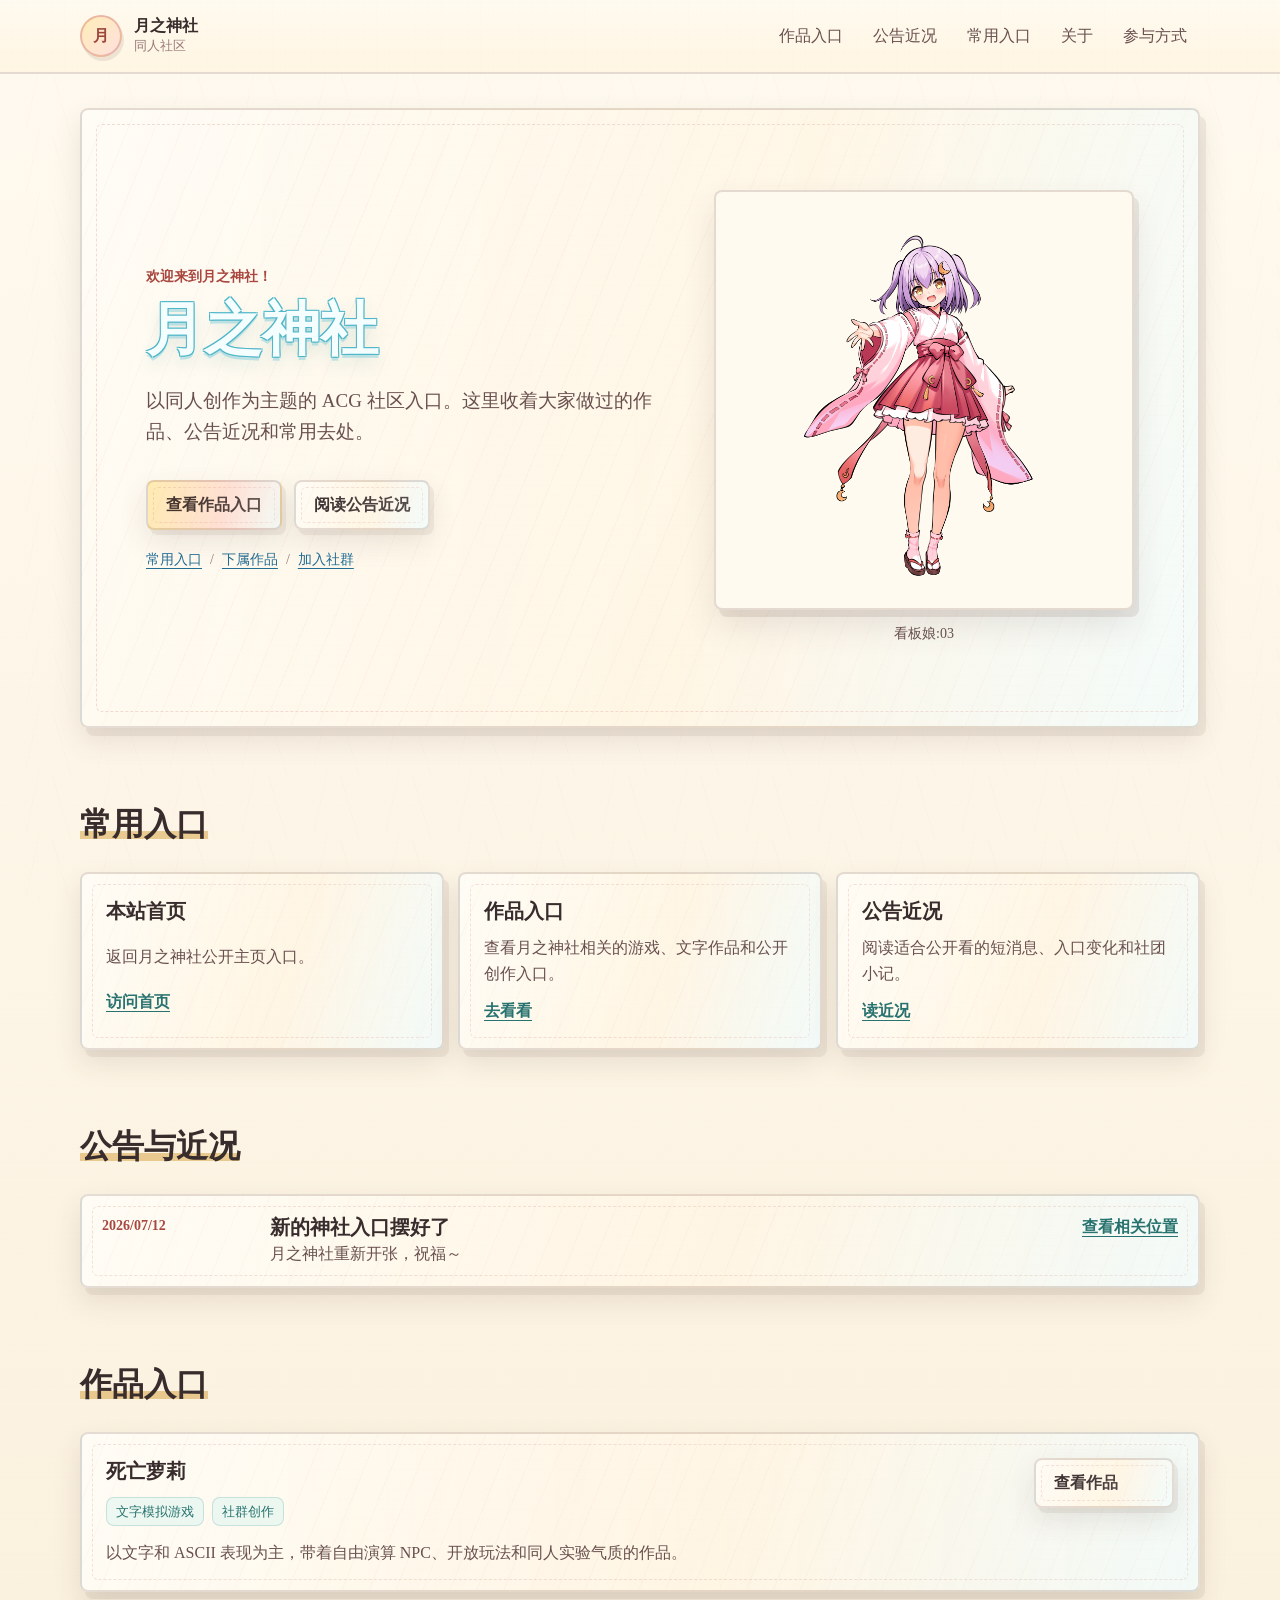
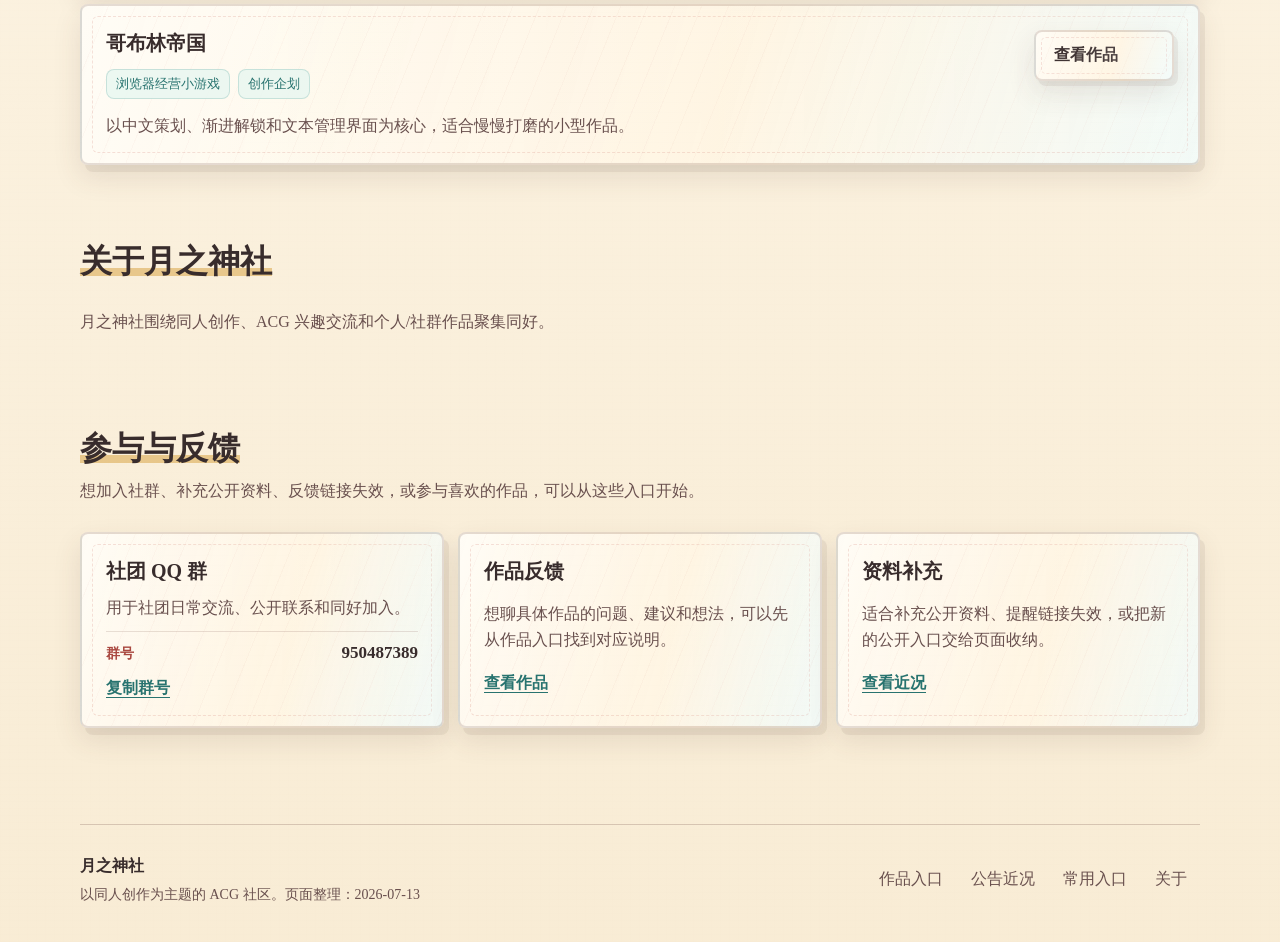
==== index.html @ 1ad7e0ca "first commit" ====
<!doctype html>
<html lang="zh-CN">
<head>
    <meta charset="utf-8">
    <meta name="viewport" content="width=device-width, initial-scale=1">
    <meta name="description" content="月之神社是一个以同人创作为主题的 ACG 社区入口，连接作品、近况与同好交流空间。">
    <title>月之神社</title>
    <link rel="stylesheet" href="styles.css">
    <script src="app.js" defer></script>
</head>
<body>
    <a class="skip-link" href="#main">跳到主要内容</a>
    <div class="meteor-cat-layer" id="meteorCatLayer" aria-hidden="true"></div>

    <header class="site-header">
        <div class="header-inner">
            <a class="brand" href="#top" aria-label="月之神社首页">
                <span class="brand-mark" aria-hidden="true">月</span>
                <span>
                    <span class="brand-name">月之神社</span>
                    <span class="brand-subtitle">同人社区</span>
                </span>
            </a>

            <button class="menu-toggle" type="button" aria-expanded="false" aria-controls="siteNav">
                <span class="menu-toggle-lines" aria-hidden="true"></span>
                <span class="visually-hidden">打开导航菜单</span>
            </button>

            <nav class="site-nav" id="siteNav" aria-label="主要导航">
                <a href="#projects">作品入口</a>
                <a href="#announcements">公告近况</a>
                <a href="#links">常用入口</a>
                <a href="#about">关于</a>
                <a href="#join">参与方式</a>
            </nav>
        </div>
    </header>

    <main id="main">
        <!-- 首屏承担社区身份、入口和当前状态提示。 -->
        <section class="hero-section" id="top" aria-labelledby="heroTitle">
            <div class="hero-copy">
                <p class="eyebrow">欢迎来到月之神社！</p>
                <h1 class="site-title-glow" id="heroTitle">月之神社</h1>
                <p class="hero-lead">
                    以同人创作为主题的 ACG 社区入口。这里收着大家做过的作品、公告近况和常用去处。
                </p>
                <div class="hero-actions" aria-label="主要操作">
                    <a class="button primary-button" href="#projects">查看作品入口</a>
                    <a class="button secondary-button" href="#announcements">阅读公告近况</a>
                </div>
                <nav class="hero-quick-links" aria-label="快速入口">
                    <a href="#links">常用入口</a>
                    <span aria-hidden="true">/</span>
                    <a href="#projects">下属作品</a>
                    <span aria-hidden="true">/</span>
                    <a href="#join">加入社群</a>
                </nav>
            </div>

            <figure class="hero-visual">
                <div class="hero-standee" tabindex="0" aria-label="看板娘图片，悬停时翻转显示另一张立绘">
                    <div class="hero-standee-inner">
                        <img class="standee-face standee-face-front" src="assets/miko-standee-generated.png" alt="手绘风格的月之神社巫女看板立绘">
                        <img class="standee-face standee-face-back" src="assets/miko-standee.png" alt="月之神社巫女看板娘原始立绘">
                    </div>
                </div>
                <figcaption>看板娘:03</figcaption>
            </figure>
        </section>

        <!-- 社区入口以数据渲染，方便后续替换正式链接。 -->
        <section class="content-section link-section" id="links" aria-labelledby="linksTitle">
            <div class="section-heading">
                <h2 id="linksTitle">常用入口</h2>
            </div>
            <div class="link-grid" id="siteLinks" aria-live="polite"></div>
        </section>

        <!-- 公告列表保持紧凑，用轻量近况替代生硬说明。 -->
        <section class="content-section announcements-section" id="announcements" aria-labelledby="announcementsTitle">
            <div class="section-heading">
                <h2 id="announcementsTitle">公告与近况</h2>
            </div>
            <div class="announcement-list" id="announcementList" aria-live="polite"></div>
        </section>

        <!-- 作品区说明相关作品的性质、边界和访问动作。 -->
        <section class="content-section projects-section" id="projects" aria-labelledby="projectsTitle">
            <div class="section-heading">
                <h2 id="projectsTitle">作品入口</h2>
            </div>
            <div class="project-list" id="featuredProjects" aria-live="polite"></div>
        </section>

        <section class="content-section about-section" id="about" aria-labelledby="aboutTitle">
            <div class="section-heading">
                <h2 id="aboutTitle">关于月之神社</h2>
            </div>
            <div class="about-layout">
                <div>
                    <p>
                        月之神社围绕同人创作、ACG 兴趣交流和个人/社群作品聚集同好。
                    </p>
                </div>
            </div>
        </section>

        <section class="content-section join-section" id="join" aria-labelledby="joinTitle">
            <div class="section-heading">
                <h2 id="joinTitle">参与与反馈</h2>
                <p>想加入社群、补充公开资料、反馈链接失效，或参与喜欢的作品，可以从这些入口开始。</p>
            </div>
            <div class="join-grid" id="communityChannels" aria-live="polite"></div>
        </section>
    </main>

    <footer class="site-footer">
        <div>
            <strong>月之神社</strong>
            <p>以同人创作为主题的 ACG 社区。页面整理：<time datetime="2026-07-13">2026-07-13</time></p>
        </div>
        <nav class="footer-nav" aria-label="页脚导航">
            <a href="#projects">作品入口</a>
            <a href="#announcements">公告近况</a>
            <a href="#links">常用入口</a>
            <a href="#about">关于</a>
        </nav>
    </footer>
</body>
</html>
---- styles.css ----
:root {
    color-scheme: light;
    --color-ink: #382c2c;
    --color-panel: #fffaf0;
    --color-panel-strong: #fff1d9;
    --color-paper: #fbf2df;
    --color-muted: #69504e;
    --color-dim: #9a7a76;
    --color-moon: #d9a74a;
    --color-shrine: #bd4b42;
    --color-teal: #4a8b87;
    --color-sky: #6fc7d8;
    --color-pink: #df8fa0;
    --color-line: rgba(110, 72, 65, 0.24);
    --shadow-panel: 0 12px 28px rgba(86, 61, 50, 0.12);
    --content-width: 1120px;
}

* {
    box-sizing: border-box;
}

html {
    scroll-behavior: smooth;
}

body {
    position: relative;
    isolation: isolate;
    margin: 0;
    background:
        linear-gradient(180deg, rgba(255, 250, 240, 0.96), rgba(248, 235, 211, 0.84)),
        repeating-linear-gradient(0deg, rgba(125, 88, 66, 0.035) 0 1px, transparent 1px 7px),
        repeating-linear-gradient(90deg, rgba(125, 88, 66, 0.025) 0 1px, transparent 1px 9px),
        var(--color-paper);
    color: var(--color-ink);
    font-family: "Iowan Old Style", "Yu Mincho", "Microsoft YaHei", "PingFang SC", serif;
    line-height: 1.65;
}

body::before {
    position: fixed;
    inset: 0;
    z-index: -1;
    pointer-events: none;
    background-image:
        linear-gradient(102deg, transparent 0 46%, rgba(189, 75, 66, 0.045) 46% 47%, transparent 47% 100%),
        linear-gradient(74deg, transparent 0 58%, rgba(74, 139, 135, 0.04) 58% 59%, transparent 59% 100%);
    background-position: 0 0, 18px 8px;
    background-size: 72px 64px;
    content: "";
    opacity: 0.5;
}

.meteor-cat-layer {
    position: fixed;
    inset: 0;
    z-index: 0;
    overflow: hidden;
    pointer-events: none;
}

/* 流星猫是纯装饰背景，轨迹统一为右上到左下，随机性由 JS 写入 CSS 变量。 */
.meteor-cat {
    position: absolute;
    top: 0;
    left: 0;
    width: var(--meteor-size, 132px);
    height: auto;
    opacity: 0;
    transform:
        translate3d(var(--meteor-start-x), var(--meteor-start-y), 0)
        rotate(var(--meteor-rotation-start, 0deg))
        scale(var(--meteor-scale, 1));
    filter: drop-shadow(0 8px 8px rgba(86, 61, 50, 0.1));
    will-change: transform, opacity;
    animation: meteorCatFlight var(--meteor-duration, 7000ms) linear forwards;
}

.site-header,
main,
.site-footer {
    position: relative;
    z-index: 1;
}

body.is-menu-open {
    overflow: hidden;
}

a {
    color: inherit;
}

img {
    display: block;
    max-width: 100%;
}

button,
input,
textarea,
select {
    font: inherit;
}

button {
    color: inherit;
}

:focus-visible {
    outline: 3px solid var(--color-shrine);
    outline-offset: 4px;
}

.skip-link {
    position: fixed;
    left: 16px;
    top: 16px;
    z-index: 20;
    transform: translateY(-140%);
    border-radius: 999px;
    background: var(--color-ink);
    color: #fffdf8;
    padding: 10px 14px;
    text-decoration: none;
}

.skip-link:focus {
    transform: translateY(0);
}

.visually-hidden {
    position: absolute;
    width: 1px;
    height: 1px;
    overflow: hidden;
    clip: rect(0 0 0 0);
    white-space: nowrap;
    clip-path: inset(50%);
}

.site-header {
    position: sticky;
    top: 0;
    z-index: 10;
    border-bottom: 2px solid rgba(110, 72, 65, 0.18);
    background:
        linear-gradient(180deg, rgba(255, 250, 240, 0.94), rgba(255, 244, 224, 0.9)),
        repeating-linear-gradient(90deg, transparent 0 12px, rgba(110, 72, 65, 0.035) 12px 13px);
    backdrop-filter: blur(10px);
}

@keyframes meteorCatFlight {
    0% {
        opacity: 0;
        transform:
            translate3d(var(--meteor-start-x), var(--meteor-start-y), 0)
            rotate(var(--meteor-rotation-start, 0deg))
            scale(var(--meteor-scale, 1));
    }

    10%,
    82% {
        opacity: var(--meteor-opacity, 0.72);
    }

    100% {
        opacity: 0;
        transform:
            translate3d(var(--meteor-end-x), var(--meteor-end-y), 0)
            rotate(var(--meteor-rotation-end, 0deg))
            scale(var(--meteor-scale, 1));
    }
}

.header-inner,
.hero-section,
.content-section,
.site-footer,
.status-strip {
    width: min(100% - 32px, var(--content-width));
    margin-inline: auto;
}

.header-inner {
    display: flex;
    min-height: 72px;
    align-items: center;
    justify-content: space-between;
    gap: 24px;
}

.brand {
    display: inline-flex;
    align-items: center;
    gap: 12px;
    text-decoration: none;
}

.brand-mark {
    display: grid;
    width: 42px;
    height: 42px;
    place-items: center;
    border: 2px solid rgba(189, 75, 66, 0.3);
    border-radius: 50%;
    background:
        linear-gradient(135deg, rgba(255, 235, 178, 0.9), rgba(255, 221, 218, 0.9)),
        var(--color-panel);
    color: #9b463d;
    font-weight: 700;
    box-shadow: 2px 4px 0 rgba(86, 61, 50, 0.1);
}

.brand-name,
.brand-subtitle {
    display: block;
}

.brand-name {
    color: var(--color-ink);
    font-weight: 700;
    line-height: 1.2;
}

.brand-subtitle {
    color: var(--color-dim);
    font-size: 13px;
}

.site-nav {
    display: flex;
    align-items: center;
    gap: 4px;
}

.site-nav a,
.footer-nav a {
    border: 1px solid transparent;
    border-radius: 8px;
    color: var(--color-muted);
    padding: 8px 12px;
    text-decoration: none;
}

.site-nav a:hover,
.footer-nav a:hover {
    color: var(--color-shrine);
    border-color: rgba(189, 75, 66, 0.2);
    background: rgba(255, 238, 219, 0.82);
}

.menu-toggle {
    display: none;
    width: 44px;
    height: 44px;
    align-items: center;
    justify-content: center;
    border: 1px solid var(--color-line);
    border-radius: 8px;
    background: rgba(255, 250, 240, 0.9);
    color: var(--color-ink);
    cursor: pointer;
}

.menu-toggle-lines,
.menu-toggle-lines::before,
.menu-toggle-lines::after {
    display: block;
    width: 20px;
    height: 2px;
    border-radius: 1px;
    background: currentColor;
    content: "";
    transition: transform 160ms ease, opacity 160ms ease;
}

.menu-toggle-lines::before {
    transform: translateY(-7px);
}

.menu-toggle-lines::after {
    transform: translateY(5px);
}

.menu-toggle[aria-expanded="true"] .menu-toggle-lines {
    transform: rotate(45deg);
}

.menu-toggle[aria-expanded="true"] .menu-toggle-lines::before {
    opacity: 0;
}

.menu-toggle[aria-expanded="true"] .menu-toggle-lines::after {
    transform: translateY(-2px) rotate(90deg);
}

.hero-section {
    position: relative;
    display: grid;
    grid-template-columns: minmax(0, 1fr) minmax(300px, 420px);
    gap: 44px;
    align-items: center;
    min-height: 620px;
    overflow: hidden;
    border: 2px solid rgba(110, 72, 65, 0.18);
    border-radius: 8px;
    background:
        linear-gradient(106deg, rgba(255, 252, 246, 0.96), rgba(255, 244, 224, 0.9) 58%, rgba(237, 251, 252, 0.78)),
        repeating-linear-gradient(0deg, rgba(110, 72, 65, 0.035) 0 1px, transparent 1px 10px);
    box-shadow: 6px 8px 0 rgba(86, 61, 50, 0.08), var(--shadow-panel);
    margin-top: 34px;
    padding: 64px;
}

.hero-section::before {
    position: absolute;
    inset: 14px;
    z-index: 0;
    pointer-events: none;
    border: 1px dashed rgba(189, 75, 66, 0.18);
    border-radius: 6px;
    content: "";
}

.hero-copy {
    position: relative;
    z-index: 2;
    display: flex;
    flex-direction: column;
    justify-content: center;
    padding: 0;
    text-align: left;
}

.eyebrow {
    margin: 0 0 10px;
    color: #a9473f;
    font-size: 14px;
    font-weight: 700;
}

h1,
h2,
h3,
p {
    overflow-wrap: anywhere;
}

h1 {
    margin: 0;
    font-size: 52px;
    line-height: 1.12;
    letter-spacing: 0;
    color: var(--color-ink);
}

.site-title-glow {
    color: #f4feff;
    font-size: 58px;
    font-weight: 900;
    text-shadow:
        1px 1px 0 #4fb6c9,
        -1px 1px 0 #4fb6c9,
        1px -1px 0 #4fb6c9,
        -1px -1px 0 #4fb6c9,
        0 4px 0 rgba(111, 199, 216, 0.42),
        0 9px 16px rgba(74, 139, 135, 0.18);
    -webkit-text-stroke: 0;
}

h2 {
    margin: 0;
    font-size: 32px;
    line-height: 1.25;
    letter-spacing: 0;
    color: var(--color-ink);
    text-decoration: underline;
    text-decoration-color: rgba(217, 167, 74, 0.55);
    text-decoration-thickness: 8px;
    text-underline-offset: -4px;
    text-decoration-skip-ink: none;
}

h3 {
    margin: 0;
    font-size: 20px;
    line-height: 1.35;
    letter-spacing: 0;
    color: var(--color-ink);
}

.hero-lead {
    max-width: 680px;
    margin: 22px 0 0;
    color: var(--color-muted);
    font-size: 19px;
}

.hero-actions {
    display: flex;
    flex-wrap: wrap;
    gap: 12px;
    margin-top: 32px;
}

.button {
    position: relative;
    overflow: hidden;
    display: inline-flex;
    min-height: 46px;
    align-items: center;
    justify-content: flex-start;
    border: 2px solid rgba(110, 72, 65, 0.18);
    border-radius: 8px;
    padding: 10px 18px;
    font-weight: 700;
    text-decoration: none;
    box-shadow: 4px 5px 0 rgba(86, 61, 50, 0.08), var(--shadow-panel);
    transition: transform 160ms ease, box-shadow 160ms ease, border-color 160ms ease;
}

.button::before {
    position: absolute;
    inset: 5px;
    z-index: 0;
    pointer-events: none;
    border: 1px dashed rgba(189, 75, 66, 0.14);
    border-radius: 5px;
    content: "";
}

.button::after {
    position: absolute;
    inset: 0;
    z-index: 0;
    pointer-events: none;
    background:
        linear-gradient(90deg, transparent, rgba(255, 255, 255, 0.18)),
        repeating-linear-gradient(112deg, transparent 0 18px, rgba(189, 75, 66, 0.028) 18px 19px);
    content: "";
}

.button:hover {
    transform: translateY(-2px);
    border-color: rgba(189, 75, 66, 0.34);
    box-shadow: 6px 7px 0 rgba(86, 61, 50, 0.1), 0 14px 28px rgba(92, 68, 74, 0.11);
}

.button:focus-visible {
    outline-offset: 5px;
}

.button > * {
    position: relative;
    z-index: 1;
}

.hero-quick-links {
    display: flex;
    flex-wrap: wrap;
    justify-content: flex-start;
    gap: 8px;
    margin-top: 18px;
    color: var(--color-dim);
    font-size: 14px;
}

.hero-quick-links a {
    color: #236d94;
    text-underline-offset: 4px;
}

.primary-button {
    background:
        linear-gradient(106deg, rgba(255, 236, 176, 0.96), rgba(255, 218, 206, 0.9) 58%, rgba(237, 251, 252, 0.72)),
        repeating-linear-gradient(0deg, rgba(110, 72, 65, 0.035) 0 1px, transparent 1px 10px),
        var(--color-panel-strong);
    color: #3e2c28;
}

.secondary-button {
    background:
        linear-gradient(106deg, rgba(255, 252, 246, 0.96), rgba(255, 244, 224, 0.9) 58%, rgba(237, 251, 252, 0.78)),
        repeating-linear-gradient(0deg, rgba(110, 72, 65, 0.035) 0 1px, transparent 1px 10px),
        var(--color-panel);
    color: var(--color-ink);
}

.hero-visual {
    position: relative;
    z-index: 2;
    margin: 0;
}

/* 看板娘使用双面图片完成悬停翻转，避免动画中途改 DOM 导致闪烁。 */
.hero-standee {
    width: 100%;
    aspect-ratio: 1 / 1;
    perspective: 1200px;
}

.hero-standee-inner {
    position: relative;
    width: 100%;
    height: 100%;
    transform-style: preserve-3d;
    transition: transform 620ms cubic-bezier(0.2, 0.72, 0.22, 1);
}

.hero-standee:hover .hero-standee-inner,
.hero-standee:focus-visible .hero-standee-inner {
    transform: rotateY(180deg);
}

.standee-face {
    position: absolute;
    inset: 0;
    width: 100%;
    height: 100%;
    border: 2px solid rgba(110, 72, 65, 0.18);
    border-radius: 8px;
    background: #fffaf0;
    box-shadow: 5px 7px 0 rgba(86, 61, 50, 0.1), 0 16px 32px rgba(92, 68, 74, 0.12);
    -webkit-backface-visibility: hidden;
    backface-visibility: hidden;
    object-fit: contain;
}

.standee-face-back {
    transform: rotateY(180deg);
}

.hero-visual figcaption {
    margin-top: 12px;
    color: var(--color-muted);
    font-size: 14px;
    text-align: center;
}

.hero-section::after {
    position: absolute;
    inset: 0;
    z-index: 0;
    pointer-events: none;
    background:
        linear-gradient(90deg, transparent, rgba(255, 255, 255, 0.22)),
        repeating-linear-gradient(112deg, transparent 0 24px, rgba(189, 75, 66, 0.035) 24px 25px);
    content: "";
}

.status-strip {
    display: flex;
    align-items: center;
    gap: 16px;
    border: 1px dashed rgba(110, 72, 65, 0.24);
    border-radius: 8px;
    background: rgba(255, 250, 240, 0.58);
    margin-top: 18px;
    padding: 14px 18px;
}

.status-strip span {
    flex: 0 0 auto;
    border: 1px solid rgba(201, 80, 84, 0.2);
    border-radius: 8px;
    background: #fff0e6;
    color: #a9473f;
    padding: 4px 10px;
    font-size: 13px;
    font-weight: 700;
}

.status-strip strong {
    color: var(--color-ink);
    font-size: 15px;
}

.content-section {
    padding: 76px 0 0;
}

.section-heading {
    display: grid;
    max-width: 760px;
    gap: 10px;
    margin-bottom: 28px;
}

.section-heading p:not(.eyebrow) {
    margin: 0;
    color: var(--color-muted);
}

.link-grid,
.join-grid {
    display: grid;
    grid-template-columns: repeat(3, minmax(0, 1fr));
    gap: 14px;
}

.link-card,
.join-card,
.project-card,
.announcement-card {
    position: relative;
    overflow: hidden;
    border: 2px solid rgba(110, 72, 65, 0.18);
    border-radius: 8px;
    background:
        linear-gradient(106deg, rgba(255, 252, 246, 0.96), rgba(255, 244, 224, 0.9) 58%, rgba(237, 251, 252, 0.78)),
        repeating-linear-gradient(0deg, rgba(110, 72, 65, 0.035) 0 1px, transparent 1px 10px);
    box-shadow: 5px 7px 0 rgba(86, 61, 50, 0.08), var(--shadow-panel);
    transition: transform 160ms ease, box-shadow 160ms ease, border-color 160ms ease;
}

.link-card::before,
.join-card::before,
.project-card::before,
.announcement-card::before {
    position: absolute;
    inset: 10px;
    z-index: 0;
    pointer-events: none;
    border: 1px dashed rgba(189, 75, 66, 0.16);
    border-radius: 6px;
    content: "";
}

.link-card::after,
.join-card::after,
.project-card::after,
.announcement-card::after {
    position: absolute;
    inset: 0;
    z-index: 0;
    pointer-events: none;
    background:
        linear-gradient(90deg, transparent, rgba(255, 255, 255, 0.18)),
        repeating-linear-gradient(112deg, transparent 0 24px, rgba(189, 75, 66, 0.03) 24px 25px);
    content: "";
}

.link-card:hover,
.join-card:hover,
.project-card:hover,
.announcement-card:hover {
    transform: translateY(-2px);
    border-color: rgba(189, 75, 66, 0.34);
    box-shadow: 7px 9px 0 rgba(86, 61, 50, 0.1), 0 16px 32px rgba(92, 68, 74, 0.12);
}

.link-card,
.join-card {
    display: grid;
    gap: 10px;
    padding: 24px;
}

.link-card > *,
.join-card > *,
.project-card > *,
.announcement-card > * {
    position: relative;
    z-index: 1;
}

.link-card h3,
.join-card h3 {
    color: var(--color-ink);
}

.link-card p,
.join-card p,
.project-card p,
.announcement-card p {
    margin: 0;
    color: var(--color-muted);
}

.text-link {
    color: #28736f;
    font-weight: 700;
    text-decoration-thickness: 1px;
    text-underline-offset: 4px;
}

.text-button {
    justify-self: start;
    border: 0;
    background: transparent;
    color: #28736f;
    padding: 0;
    font-weight: 700;
    text-decoration: underline;
    text-decoration-thickness: 1px;
    text-underline-offset: 4px;
    cursor: pointer;
}

.contact-line {
    display: flex;
    width: 100%;
    align-items: baseline;
    justify-content: space-between;
    gap: 14px;
    border-top: 1px solid rgba(110, 72, 65, 0.16);
    padding-top: 10px;
}

.contact-line span {
    color: #a9473f;
    font-size: 14px;
    font-weight: 700;
}

.contact-line strong {
    color: var(--color-ink);
    font-family: "Iowan Old Style", "Yu Mincho", "Microsoft YaHei", "PingFang SC", serif;
    font-size: 17px;
    letter-spacing: 0;
    line-height: 1.3;
}

.announcement-list,
.project-list {
    display: grid;
    gap: 12px;
}

.announcement-card {
    display: grid;
    grid-template-columns: 150px minmax(0, 1fr) auto;
    gap: 18px;
    align-items: start;
    padding: 18px 20px;
}

.announcement-date {
    color: #a9473f;
    font-size: 14px;
    font-weight: 700;
}

.announcement-action {
    white-space: nowrap;
}

.project-card {
    display: grid;
    grid-template-columns: minmax(0, 1fr) auto;
    gap: 24px;
    padding: 24px;
}

.project-meta {
    display: flex;
    flex-wrap: wrap;
    gap: 8px;
    margin: 12px 0 14px;
}

.project-tag {
    border: 1px solid rgba(78, 156, 146, 0.24);
    border-radius: 8px;
    background: rgba(232, 247, 241, 0.82);
    color: #28736f;
    padding: 3px 9px;
    font-size: 13px;
}

.project-notice {
    margin-top: 14px;
    color: #965047;
    font-size: 14px;
}

.project-actions {
    display: flex;
    flex-direction: column;
    gap: 10px;
    min-width: 140px;
}

.about-layout {
    display: grid;
    grid-template-columns: minmax(0, 1.2fr) minmax(280px, 0.8fr);
    gap: 28px;
    align-items: start;
}

.about-layout p {
    max-width: 760px;
    margin: 0 0 16px;
    color: var(--color-muted);
}

.about-facts {
    position: relative;
    overflow: hidden;
    display: grid;
    gap: 0;
    margin: 0;
    border: 2px solid rgba(110, 72, 65, 0.18);
    border-radius: 8px;
    background:
        linear-gradient(106deg, rgba(255, 252, 246, 0.96), rgba(255, 244, 224, 0.9) 58%, rgba(237, 251, 252, 0.78)),
        repeating-linear-gradient(0deg, rgba(110, 72, 65, 0.035) 0 1px, transparent 1px 10px);
    box-shadow: 5px 7px 0 rgba(86, 61, 50, 0.08), var(--shadow-panel);
}

.about-facts div {
    display: grid;
    grid-template-columns: 88px minmax(0, 1fr);
    gap: 12px;
    padding: 16px 18px;
}

.about-facts div + div {
    border-top: 1px solid var(--color-line);
}

.about-facts dt {
    color: #a9473f;
    font-weight: 700;
}

.about-facts dd {
    margin: 0;
    color: var(--color-muted);
}

.site-footer {
    display: flex;
    align-items: center;
    justify-content: space-between;
    gap: 24px;
    margin-top: 96px;
    border-top: 1px solid var(--color-line);
    padding: 28px 0 36px;
}

.site-footer p {
    margin: 4px 0 0;
    color: var(--color-muted);
    font-size: 14px;
}

.footer-nav {
    display: flex;
    flex-wrap: wrap;
    justify-content: flex-end;
    gap: 2px;
}

@media (max-width: 860px) {
    body.is-menu-open {
        position: fixed;
        width: 100%;
    }

    .menu-toggle {
        display: inline-flex;
    }

    .site-nav {
        position: fixed;
        inset: 72px 0 auto 0;
        display: none;
        grid-template-columns: 1fr;
        border-bottom: 1px solid var(--color-line);
        background:
            linear-gradient(180deg, rgba(255, 250, 240, 0.98), rgba(255, 244, 224, 0.98)),
            repeating-linear-gradient(0deg, rgba(110, 72, 65, 0.028) 0 1px, transparent 1px 8px);
        padding: 16px;
    }

    .site-nav.is-open {
        display: grid;
    }

    .site-nav a {
        padding: 13px 14px;
    }

    .hero-section {
        grid-template-columns: 1fr;
        gap: 28px;
        min-height: auto;
        border-radius: 8px;
        margin-top: 22px;
        padding: 36px 24px 24px;
    }

    .hero-copy {
        min-height: auto;
    }

    .hero-lead {
        margin-inline: 0;
    }

    .hero-actions,
    .hero-quick-links {
        justify-content: flex-start;
    }

    .hero-visual {
        width: min(100%, 320px);
        justify-self: center;
    }

    .hero-standee {
        aspect-ratio: 1 / 1;
    }

    .hero-visual figcaption {
        padding: 0;
    }

    .hero-section::after {
        background:
            repeating-linear-gradient(112deg, transparent 0 24px, rgba(189, 75, 66, 0.035) 24px 25px);
    }

    .link-grid,
    .join-grid {
        grid-template-columns: 1fr;
    }

    .announcement-card,
    .project-card,
    .about-layout,
    .site-footer {
        grid-template-columns: 1fr;
    }

    .announcement-card {
        gap: 10px;
    }

    .project-actions {
        flex-direction: row;
        flex-wrap: wrap;
    }

    .site-footer {
        display: grid;
    }

    .footer-nav {
        justify-content: flex-start;
    }
}

@media (max-width: 560px) {
    .header-inner,
    .hero-section,
    .content-section,
    .site-footer,
    .status-strip {
        width: min(100% - 24px, var(--content-width));
    }

    .brand-subtitle {
        display: none;
    }

    h1 {
        font-size: 38px;
    }

    .site-title-glow {
        font-size: 44px;
    }

    h2 {
        font-size: 27px;
    }

    .hero-lead {
        font-size: 17px;
    }

    .hero-actions,
    .status-strip {
        align-items: stretch;
        flex-direction: column;
    }

    .status-strip span {
        align-self: flex-start;
    }

    .button,
    .project-actions .text-link {
        width: 100%;
    }

    .content-section {
        padding-top: 64px;
    }
}

@media (prefers-reduced-motion: reduce) {
    *,
    *::before,
    *::after {
        scroll-behavior: auto !important;
        transition-duration: 0.01ms !important;
        animation-duration: 0.01ms !important;
        animation-iteration-count: 1 !important;
    }
}
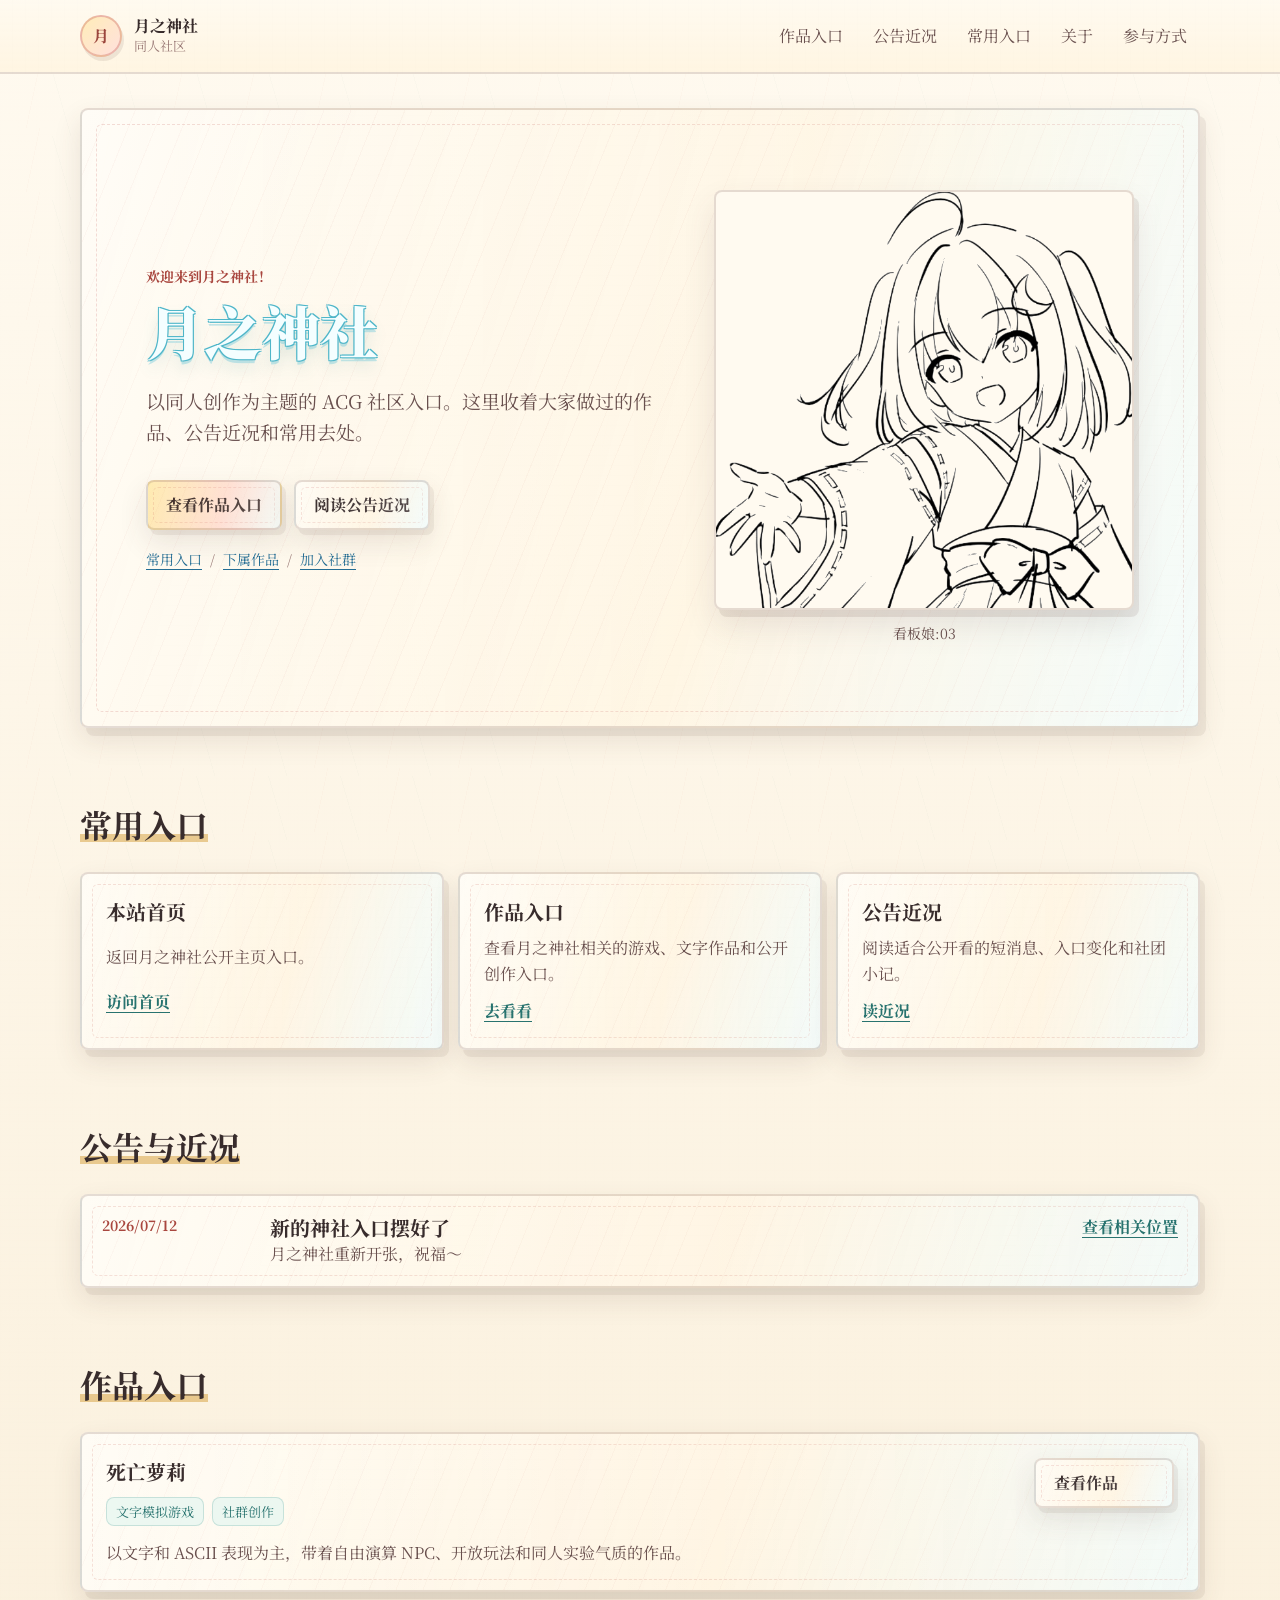
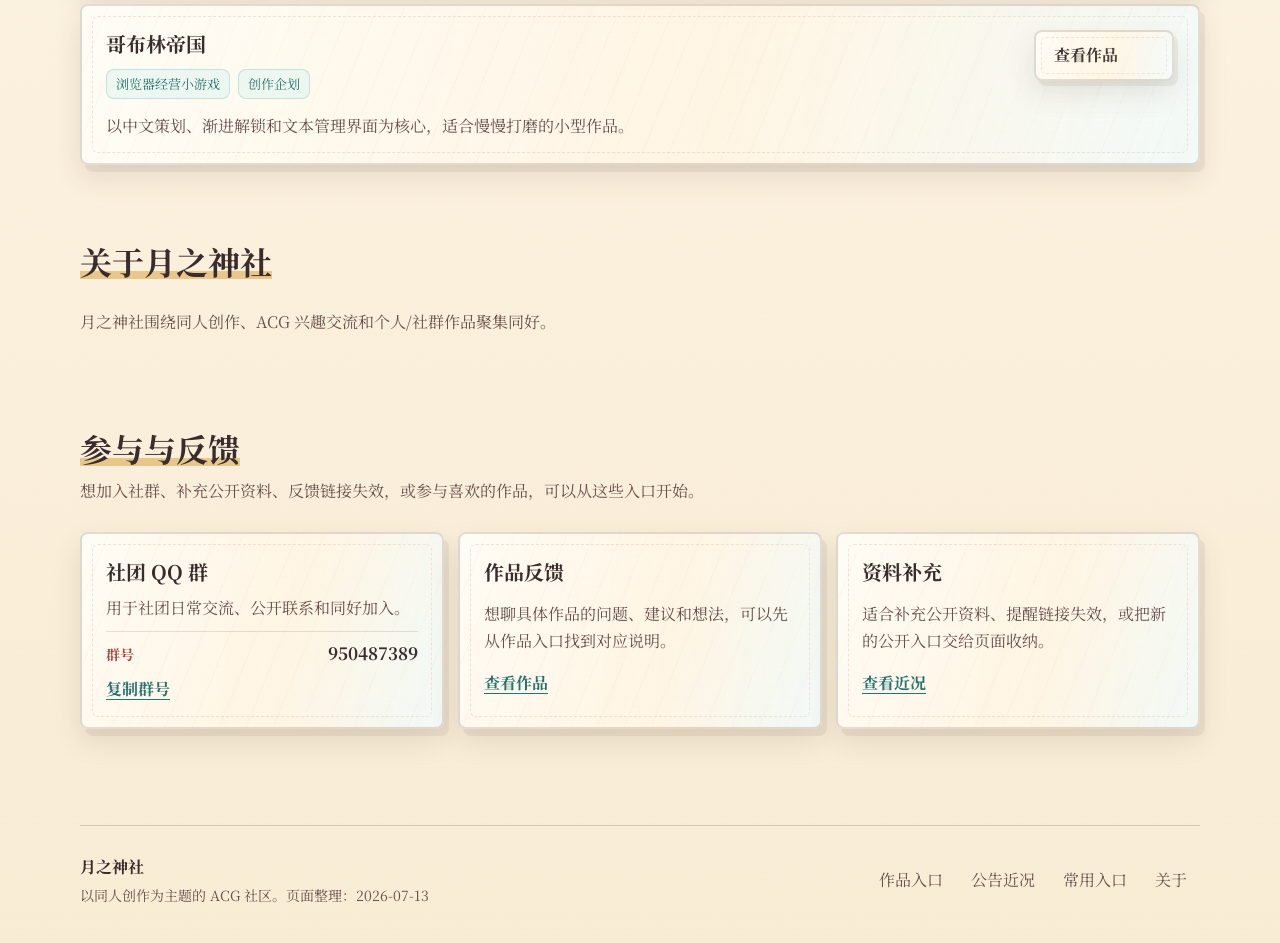
==== commit 188bf7be: "改为使用网络字体" ====
--- a/index.html
+++ b/index.html
@@ -5,6 +5,10 @@
     <meta name="viewport" content="width=device-width, initial-scale=1">
     <meta name="description" content="月之神社是一个以同人创作为主题的 ACG 社区入口，连接作品、近况与同好交流空间。">
     <title>月之神社</title>
+    <!-- Noto Serif SC 统一简体中文、繁体中文、日文与拉丁字符的跨平台显示。 -->
+    <link rel="preconnect" href="https://fonts.googleapis.com">
+    <link rel="preconnect" href="https://fonts.gstatic.com" crossorigin>
+    <link rel="stylesheet" href="https://fonts.googleapis.com/css2?family=Noto+Serif+SC:wght@400;700;900&amp;display=swap">
     <link rel="stylesheet" href="styles.css">
     <script src="app.js" defer></script>
 </head>
--- a/styles.css
+++ b/styles.css
@@ -14,6 +14,7 @@
     --color-line: rgba(110, 72, 65, 0.24);
     --shadow-panel: 0 12px 28px rgba(86, 61, 50, 0.12);
     --content-width: 1120px;
+    --font-family-content: "Noto Serif SC", "Source Han Serif SC", "Songti SC", "STSong", "SimSun", serif;
 }
 
 * {
@@ -34,7 +35,7 @@
         repeating-linear-gradient(90deg, rgba(125, 88, 66, 0.025) 0 1px, transparent 1px 9px),
         var(--color-paper);
     color: var(--color-ink);
-    font-family: "Iowan Old Style", "Yu Mincho", "Microsoft YaHei", "PingFang SC", serif;
+    font-family: var(--font-family-content);
     line-height: 1.65;
 }
 
@@ -717,7 +718,7 @@
 
 .contact-line strong {
     color: var(--color-ink);
-    font-family: "Iowan Old Style", "Yu Mincho", "Microsoft YaHei", "PingFang SC", serif;
+    font-family: var(--font-family-content);
     font-size: 17px;
     letter-spacing: 0;
     line-height: 1.3;
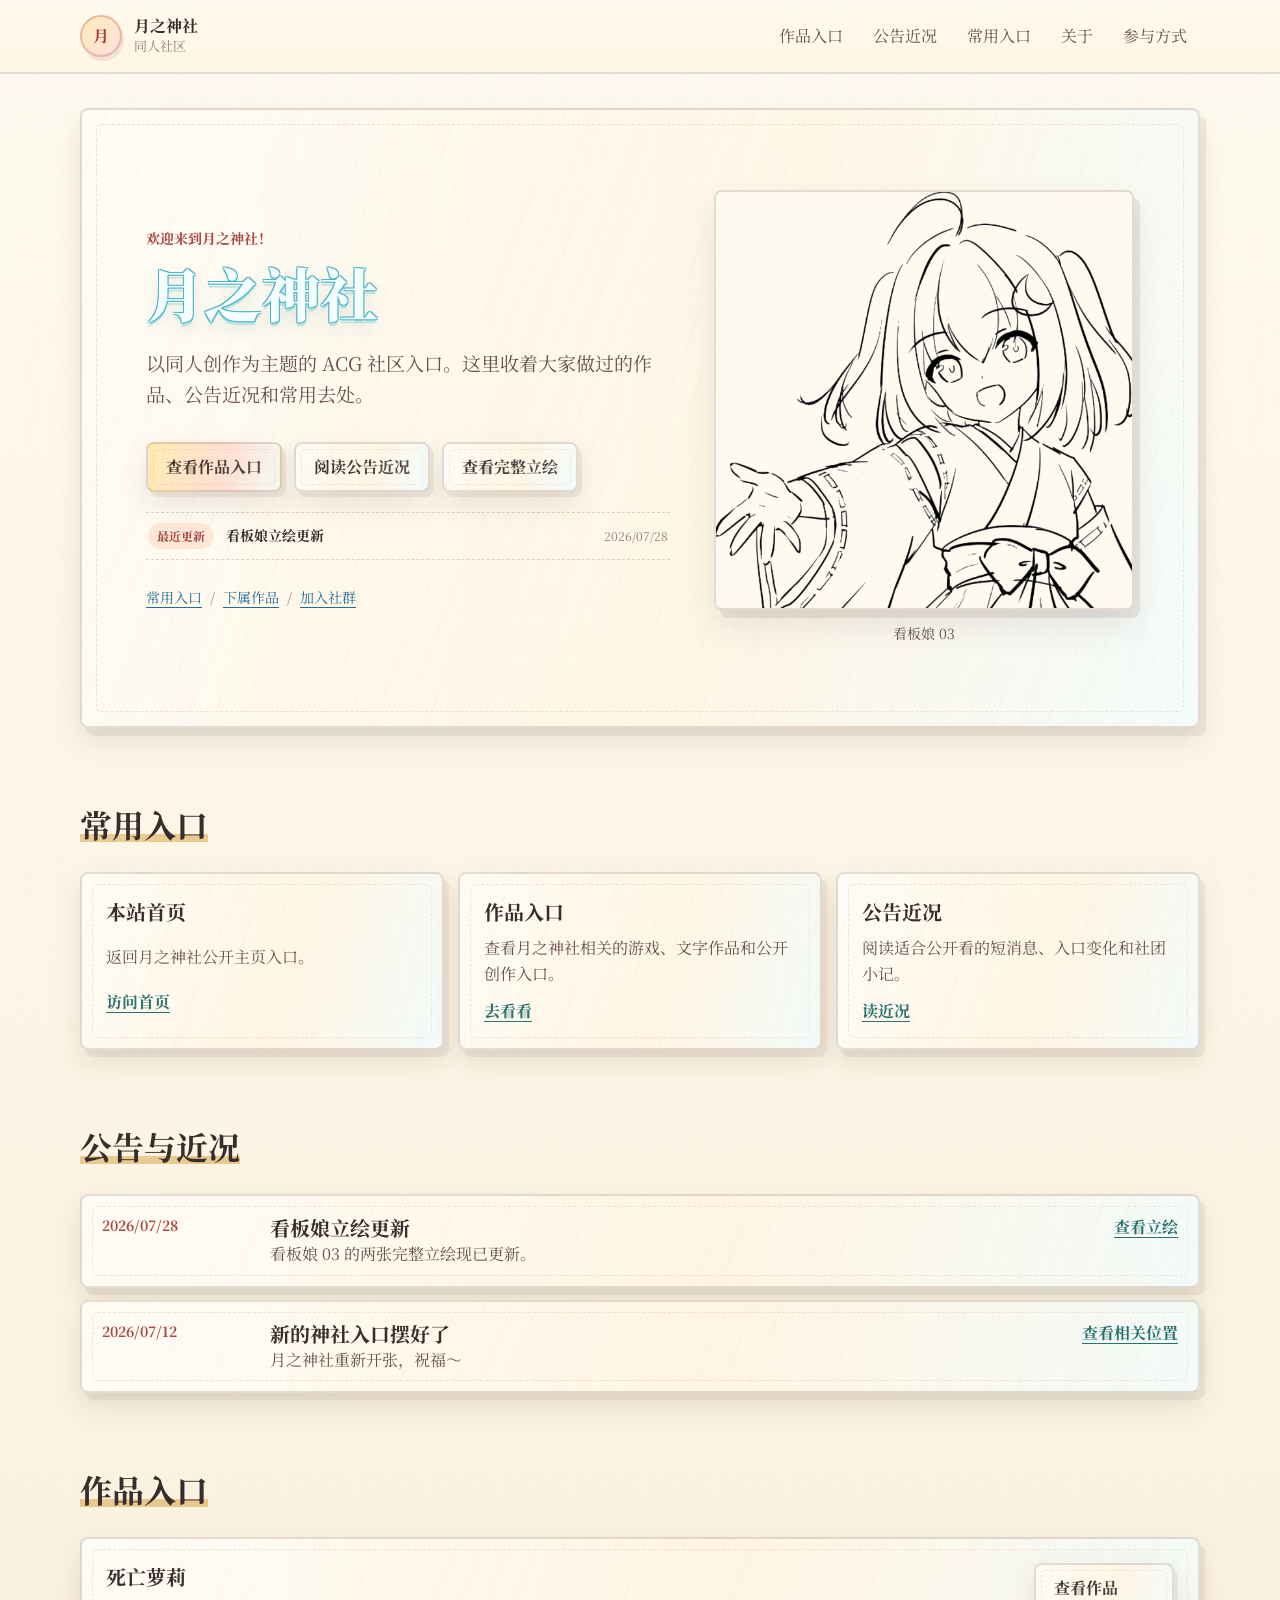
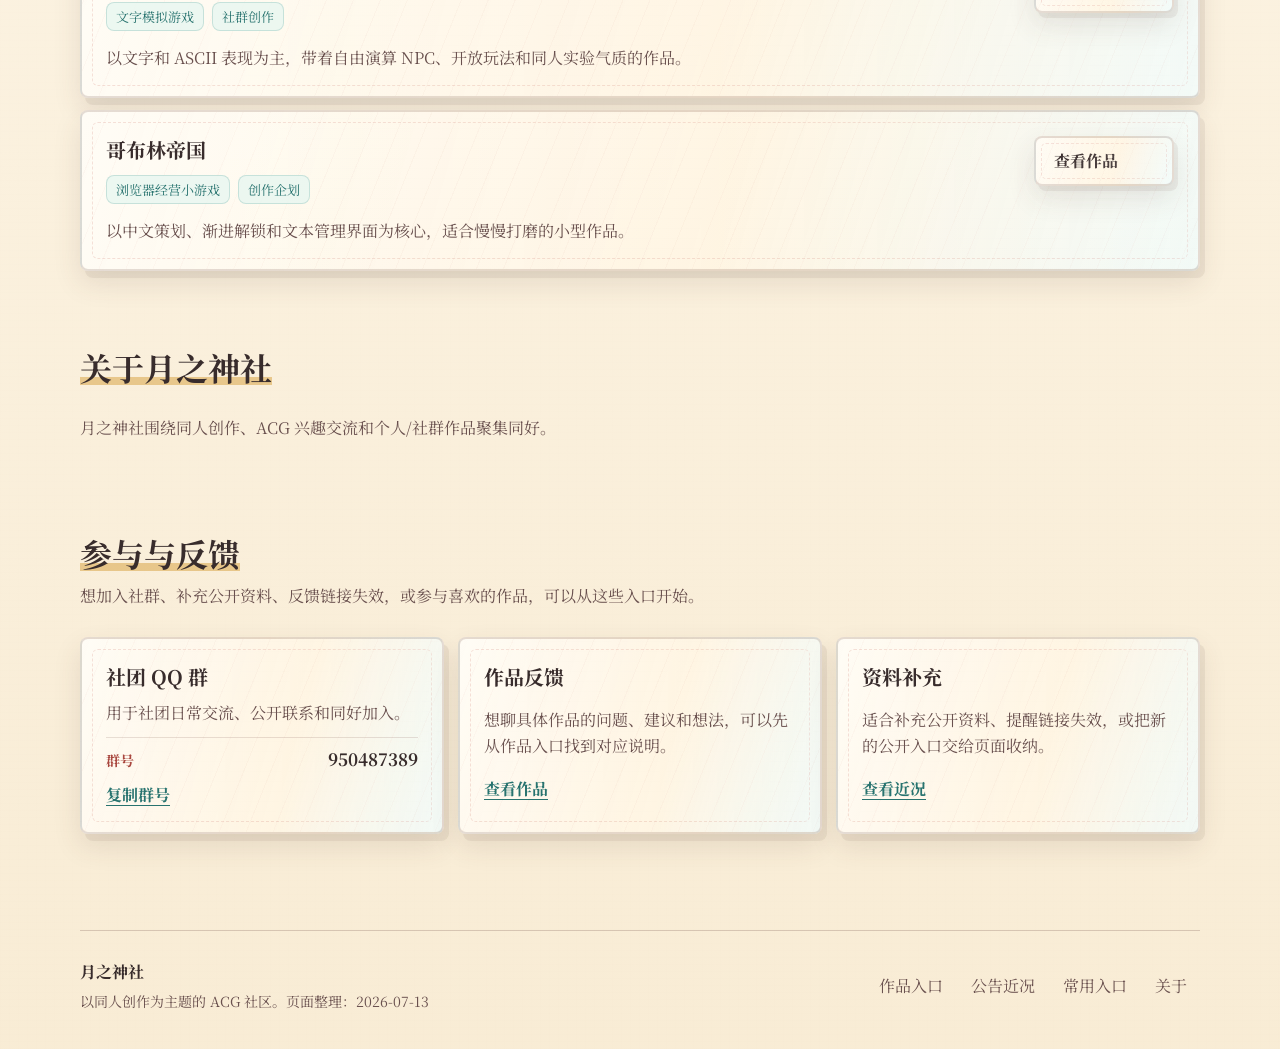
==== commit 7f6502ba: "更新立绘" ====
--- a/index.html
+++ b/index.html
@@ -5,6 +5,7 @@
     <meta name="viewport" content="width=device-width, initial-scale=1">
     <meta name="description" content="月之神社是一个以同人创作为主题的 ACG 社区入口，连接作品、近况与同好交流空间。">
     <title>月之神社</title>
+    <link rel="icon" href="assets/favicon.svg" type="image/svg+xml">
     <!-- Noto Serif SC 统一简体中文、繁体中文、日文与拉丁字符的跨平台显示。 -->
     <link rel="preconnect" href="https://fonts.googleapis.com">
     <link rel="preconnect" href="https://fonts.gstatic.com" crossorigin>
@@ -53,7 +54,17 @@
                 <div class="hero-actions" aria-label="主要操作">
                     <a class="button primary-button" href="#projects">查看作品入口</a>
                     <a class="button secondary-button" href="#announcements">阅读公告近况</a>
-                </div>
+                    <button
+                        class="button secondary-button"
+                        type="button"
+                        aria-haspopup="dialog"
+                        aria-controls="standeeDialog"
+                        data-open-standee
+                    >
+                        查看完整立绘
+                    </button>
+                </div>
+                <div class="hero-update" id="heroLatestAnnouncement" aria-live="polite"></div>
                 <nav class="hero-quick-links" aria-label="快速入口">
                     <a href="#links">常用入口</a>
                     <span aria-hidden="true">/</span>
@@ -64,13 +75,38 @@
             </div>
 
             <figure class="hero-visual">
-                <div class="hero-standee" tabindex="0" aria-label="看板娘图片，悬停时翻转显示另一张立绘">
-                    <div class="hero-standee-inner">
-                        <img class="standee-face standee-face-front" src="assets/miko-standee-generated.png" alt="手绘风格的月之神社巫女看板立绘">
-                        <img class="standee-face standee-face-back" src="assets/miko-standee.png" alt="月之神社巫女看板娘原始立绘">
-                    </div>
-                </div>
-                <figcaption>看板娘:03</figcaption>
+                <button
+                    class="hero-character-button"
+                    type="button"
+                    aria-haspopup="dialog"
+                    aria-controls="standeeDialog"
+                    aria-label="查看月之神社看板娘 03 的完整立绘"
+                    data-open-standee
+                >
+                    <span
+                        class="hero-standee"
+                        aria-label="看板娘图片，悬停或聚焦时翻转显示另一张立绘"
+                    >
+                        <span class="hero-standee-inner">
+                            <img
+                                class="standee-face standee-face-front"
+                                src="assets/miko-standee-generated.png"
+                                width="640"
+                                height="640"
+                                alt="手绘风格的月之神社巫女看板立绘"
+                                fetchpriority="high"
+                            >
+                            <img
+                                class="standee-face standee-face-back"
+                                src="assets/miko-standee.png"
+                                width="640"
+                                height="640"
+                                alt="月之神社巫女看板娘原始立绘"
+                            >
+                        </span>
+                    </span>
+                </button>
+                <figcaption>看板娘 03</figcaption>
             </figure>
         </section>
 
@@ -119,6 +155,81 @@
             <div class="join-grid" id="communityChannels" aria-live="polite"></div>
         </section>
     </main>
+
+    <!-- 看板娘立绘浮窗使用原生 dialog，支持 Esc 关闭与键盘焦点管理。 -->
+    <dialog
+        class="standee-dialog"
+        id="standeeDialog"
+        aria-labelledby="standeeDialogTitle"
+        aria-describedby="standeeDialogDescription"
+    >
+        <div class="standee-dialog-shell">
+            <header class="standee-dialog-header">
+                <div>
+                    <p class="eyebrow">月之神社看板娘</p>
+                    <h2 id="standeeDialogTitle">03 · 完整立绘</h2>
+                </div>
+                <button class="standee-dialog-close" type="button" data-close-standee>
+                    <span aria-hidden="true">×</span>
+                    <span class="visually-hidden">关闭完整立绘</span>
+                </button>
+            </header>
+
+            <div class="standee-viewer">
+                <div class="standee-canvas">
+                    <img
+                        id="standeeFullImage"
+                        src="assets/03_1.png"
+                        width="4000"
+                        height="6577"
+                        alt="月之神社看板娘 03 的第一张完整立绘"
+                    >
+                </div>
+
+                <aside class="standee-controls">
+                    <div>
+                        <p class="standee-control-label">选择立绘</p>
+                        <div class="standee-variant-list" role="group" aria-label="完整立绘">
+                            <button
+                                class="standee-variant is-active"
+                                type="button"
+                                aria-pressed="true"
+                                data-standee-src="assets/03_1.png"
+                                data-standee-alt="月之神社看板娘 03 的第一张完整立绘"
+                            >
+                                <img src="assets/03_1.png" alt="" width="4000" height="6577">
+                                <span>立绘 1</span>
+                            </button>
+                            <button
+                                class="standee-variant"
+                                type="button"
+                                aria-pressed="false"
+                                data-standee-src="assets/03_2.png"
+                                data-standee-alt="月之神社看板娘 03 的第二张完整立绘"
+                            >
+                                <img src="assets/03_2.png" alt="" width="4000" height="6577">
+                                <span>立绘 2</span>
+                            </button>
+                        </div>
+                    </div>
+                    <p class="standee-dialog-description" id="standeeDialogDescription">
+                        完整立绘会自动适应屏幕高度；在小屏设备上可上下滚动查看。按 Esc 也可以关闭。
+                    </p>
+                </aside>
+            </div>
+            <footer class="standee-dialog-credit">
+                <span>画师 ID：</span>
+                <a
+                    href="https://www.mihuashi.com/profiles/2068083?role=painter&amp;utm_source=qq&amp;utm_campaign=userpage&amp;utm_medium=share&amp;utm_content=ordinary"
+                    target="_blank"
+                    rel="noopener noreferrer"
+                    aria-label="在米画师查看画师尤西安的饭的主页"
+                >
+                    尤西安的饭
+                </a>
+            </footer>
+        </div>
+    </dialog>
 
     <footer class="site-footer">
         <div>
--- a/styles.css
+++ b/styles.css
@@ -89,6 +89,10 @@
     overflow: hidden;
 }
 
+body.is-standee-open {
+    overflow: hidden;
+}
+
 a {
     color: inherit;
 }
@@ -406,6 +410,51 @@
     margin-top: 32px;
 }
 
+.hero-update {
+    min-height: 56px;
+    margin-top: 20px;
+}
+
+.hero-update-link {
+    display: grid;
+    grid-template-columns: auto minmax(0, 1fr) auto;
+    gap: 12px;
+    align-items: center;
+    border-block: 1px dashed rgba(110, 72, 65, 0.22);
+    color: var(--color-muted);
+    padding: 10px 2px;
+    text-decoration: none;
+}
+
+.hero-update-link:hover .hero-update-title {
+    color: var(--color-shrine);
+}
+
+.hero-update-label {
+    border-radius: 999px;
+    background: rgba(255, 230, 213, 0.92);
+    color: #a9473f;
+    padding: 3px 9px;
+    font-size: 12px;
+    font-weight: 700;
+}
+
+.hero-update-title {
+    overflow: hidden;
+    color: var(--color-ink);
+    font-size: 14px;
+    font-weight: 700;
+    text-overflow: ellipsis;
+    white-space: nowrap;
+    transition: color 160ms ease;
+}
+
+.hero-update-date {
+    color: var(--color-dim);
+    font-size: 12px;
+    white-space: nowrap;
+}
+
 .button {
     position: relative;
     overflow: hidden;
@@ -419,6 +468,7 @@
     font-weight: 700;
     text-decoration: none;
     box-shadow: 4px 5px 0 rgba(86, 61, 50, 0.08), var(--shadow-panel);
+    cursor: pointer;
     transition: transform 160ms ease, box-shadow 160ms ease, border-color 160ms ease;
 }
 
@@ -495,23 +545,49 @@
     margin: 0;
 }
 
-/* 看板娘使用双面图片完成悬停翻转，避免动画中途改 DOM 导致闪烁。 */
+/* 角色卡保留原有双面图片与悬停翻转，同时作为完整立绘浮窗的入口。 */
+.hero-character-button {
+    overflow: hidden;
+    display: block;
+    width: 100%;
+    border: 2px solid rgba(110, 72, 65, 0.18);
+    border-radius: 8px;
+    background: var(--color-panel);
+    padding: 0;
+    box-shadow: 6px 8px 0 rgba(86, 61, 50, 0.1), 0 16px 32px rgba(92, 68, 74, 0.12);
+    text-align: left;
+    cursor: pointer;
+    transition: transform 180ms ease, border-color 180ms ease, box-shadow 180ms ease;
+}
+
+.hero-character-button:hover {
+    transform: translateY(-3px);
+    border-color: rgba(189, 75, 66, 0.38);
+    box-shadow: 8px 11px 0 rgba(86, 61, 50, 0.1), 0 20px 38px rgba(92, 68, 74, 0.14);
+}
+
 .hero-standee {
+    position: relative;
+    display: block;
     width: 100%;
     aspect-ratio: 1 / 1;
     perspective: 1200px;
+    background:
+        radial-gradient(circle at 50% 28%, rgba(255, 240, 190, 0.72), transparent 32%),
+        var(--color-panel);
 }
 
 .hero-standee-inner {
     position: relative;
+    display: block;
     width: 100%;
     height: 100%;
     transform-style: preserve-3d;
     transition: transform 620ms cubic-bezier(0.2, 0.72, 0.22, 1);
 }
 
-.hero-standee:hover .hero-standee-inner,
-.hero-standee:focus-visible .hero-standee-inner {
+.hero-character-button:hover .hero-standee-inner,
+.hero-character-button:focus-visible .hero-standee-inner {
     transform: rotateY(180deg);
 }
 
@@ -520,10 +596,7 @@
     inset: 0;
     width: 100%;
     height: 100%;
-    border: 2px solid rgba(110, 72, 65, 0.18);
-    border-radius: 8px;
     background: #fffaf0;
-    box-shadow: 5px 7px 0 rgba(86, 61, 50, 0.1), 0 16px 32px rgba(92, 68, 74, 0.12);
     -webkit-backface-visibility: hidden;
     backface-visibility: hidden;
     object-fit: contain;
@@ -538,6 +611,196 @@
     color: var(--color-muted);
     font-size: 14px;
     text-align: center;
+}
+
+/* 浮窗在桌面端完整适配屏幕高度，移动端则允许纵向滚动。 */
+.standee-dialog {
+    width: min(calc(100% - 32px), 980px);
+    max-width: none;
+    max-height: calc(100dvh - 32px);
+    overflow: auto;
+    border: 2px solid rgba(110, 72, 65, 0.28);
+    border-radius: 10px;
+    background: var(--color-panel);
+    color: var(--color-ink);
+    padding: 0;
+    box-shadow: 10px 14px 0 rgba(57, 35, 36, 0.18), 0 30px 80px rgba(57, 35, 36, 0.28);
+}
+
+.standee-dialog::backdrop {
+    background: rgba(52, 35, 39, 0.68);
+    backdrop-filter: blur(5px);
+}
+
+.standee-dialog[open] {
+    animation: standeeDialogIn 180ms ease-out;
+}
+
+.standee-dialog-shell {
+    background:
+        linear-gradient(106deg, rgba(255, 252, 246, 0.98), rgba(255, 244, 224, 0.94) 58%, rgba(237, 251, 252, 0.86)),
+        repeating-linear-gradient(0deg, rgba(110, 72, 65, 0.035) 0 1px, transparent 1px 10px);
+}
+
+.standee-dialog-header {
+    display: flex;
+    align-items: center;
+    justify-content: space-between;
+    gap: 24px;
+    border-bottom: 1px dashed rgba(110, 72, 65, 0.24);
+    padding: 18px 20px;
+}
+
+.standee-dialog-header .eyebrow {
+    margin-bottom: 2px;
+}
+
+.standee-dialog-header h2 {
+    font-size: 25px;
+    text-decoration: none;
+}
+
+.standee-dialog-close {
+    display: grid;
+    width: 44px;
+    height: 44px;
+    flex: 0 0 auto;
+    place-items: center;
+    border: 1px solid var(--color-line);
+    border-radius: 50%;
+    background: rgba(255, 250, 240, 0.9);
+    padding: 0 0 3px;
+    font-size: 30px;
+    line-height: 1;
+    cursor: pointer;
+}
+
+.standee-dialog-close:hover {
+    border-color: rgba(189, 75, 66, 0.42);
+    background: rgba(255, 232, 218, 0.94);
+}
+
+.standee-viewer {
+    display: grid;
+    grid-template-columns: minmax(0, 1fr) 238px;
+    min-height: 0;
+}
+
+.standee-canvas {
+    --standee-canvas-padding: 18px;
+    overflow: hidden;
+    position: relative;
+    display: grid;
+    height: min(720px, calc(100dvh - 190px));
+    min-height: 440px;
+    min-width: 0;
+    place-items: center;
+    border-right: 1px dashed rgba(110, 72, 65, 0.24);
+    padding: var(--standee-canvas-padding);
+}
+
+.standee-canvas img {
+    position: absolute;
+    inset: var(--standee-canvas-padding);
+    width: calc(100% - (var(--standee-canvas-padding) * 2));
+    height: calc(100% - (var(--standee-canvas-padding) * 2));
+    max-width: none;
+    object-fit: contain;
+}
+
+.standee-controls {
+    display: flex;
+    flex-direction: column;
+    justify-content: space-between;
+    gap: 28px;
+    padding: 22px 18px;
+}
+
+.standee-control-label {
+    margin: 0 0 12px;
+    color: var(--color-ink);
+    font-size: 14px;
+    font-weight: 700;
+}
+
+.standee-variant-list {
+    display: grid;
+    gap: 10px;
+}
+
+.standee-variant {
+    display: grid;
+    grid-template-columns: 54px minmax(0, 1fr);
+    gap: 12px;
+    align-items: center;
+    border: 1px solid var(--color-line);
+    border-radius: 8px;
+    background: rgba(255, 250, 240, 0.76);
+    padding: 7px;
+    text-align: left;
+    cursor: pointer;
+}
+
+.standee-variant:hover,
+.standee-variant.is-active {
+    border-color: rgba(189, 75, 66, 0.42);
+    background: rgba(255, 232, 218, 0.86);
+}
+
+.standee-variant.is-active {
+    box-shadow: inset 3px 0 0 var(--color-shrine);
+}
+
+.standee-variant img {
+    width: 54px;
+    height: 64px;
+    border-radius: 5px;
+    background: #fff;
+    object-fit: cover;
+    object-position: 50% 26%;
+}
+
+.standee-variant span {
+    font-weight: 700;
+}
+
+.standee-dialog-description {
+    margin: 0;
+    color: var(--color-dim);
+    font-size: 13px;
+}
+
+.standee-dialog-credit {
+    display: flex;
+    justify-content: center;
+    gap: 4px;
+    border-top: 1px dashed rgba(110, 72, 65, 0.24);
+    color: var(--color-muted);
+    padding: 11px 18px 12px;
+    font-size: 14px;
+}
+
+.standee-dialog-credit a {
+    color: #236d94;
+    font-weight: 700;
+    text-decoration-thickness: 1px;
+    text-underline-offset: 4px;
+}
+
+.standee-dialog-credit a:hover {
+    color: var(--color-shrine);
+}
+
+@keyframes standeeDialogIn {
+    from {
+        opacity: 0;
+        transform: translateY(10px) scale(0.99);
+    }
+
+    to {
+        opacity: 1;
+        transform: translateY(0) scale(1);
+    }
 }
 
 .hero-section::after {
@@ -912,10 +1175,6 @@
         justify-self: center;
     }
 
-    .hero-standee {
-        aspect-ratio: 1 / 1;
-    }
-
     .hero-visual figcaption {
         padding: 0;
     }
@@ -952,6 +1211,25 @@
 
     .footer-nav {
         justify-content: flex-start;
+    }
+
+    .standee-viewer {
+        grid-template-columns: 1fr;
+    }
+
+    .standee-canvas {
+        height: min(58dvh, 560px);
+        min-height: 360px;
+        border-right: 0;
+        border-bottom: 1px dashed rgba(110, 72, 65, 0.24);
+    }
+
+    .standee-controls {
+        gap: 20px;
+    }
+
+    .standee-variant-list {
+        grid-template-columns: repeat(2, minmax(0, 1fr));
     }
 }
 
@@ -984,6 +1262,14 @@
         font-size: 17px;
     }
 
+    .hero-update-link {
+        grid-template-columns: auto minmax(0, 1fr);
+    }
+
+    .hero-update-date {
+        display: none;
+    }
+
     .hero-actions,
     .status-strip {
         align-items: stretch;
@@ -1001,6 +1287,39 @@
 
     .content-section {
         padding-top: 64px;
+    }
+
+    .standee-dialog {
+        width: calc(100% - 16px);
+        max-height: calc(100dvh - 16px);
+    }
+
+    .standee-dialog-header {
+        padding: 14px;
+    }
+
+    .standee-dialog-header h2 {
+        font-size: 22px;
+    }
+
+    .standee-canvas {
+        --standee-canvas-padding: 10px;
+        height: min(52dvh, 470px);
+        min-height: 300px;
+    }
+
+    .standee-controls {
+        padding: 16px 14px;
+    }
+
+    .standee-variant {
+        grid-template-columns: 44px minmax(0, 1fr);
+        gap: 8px;
+    }
+
+    .standee-variant img {
+        width: 44px;
+        height: 54px;
     }
 }
 
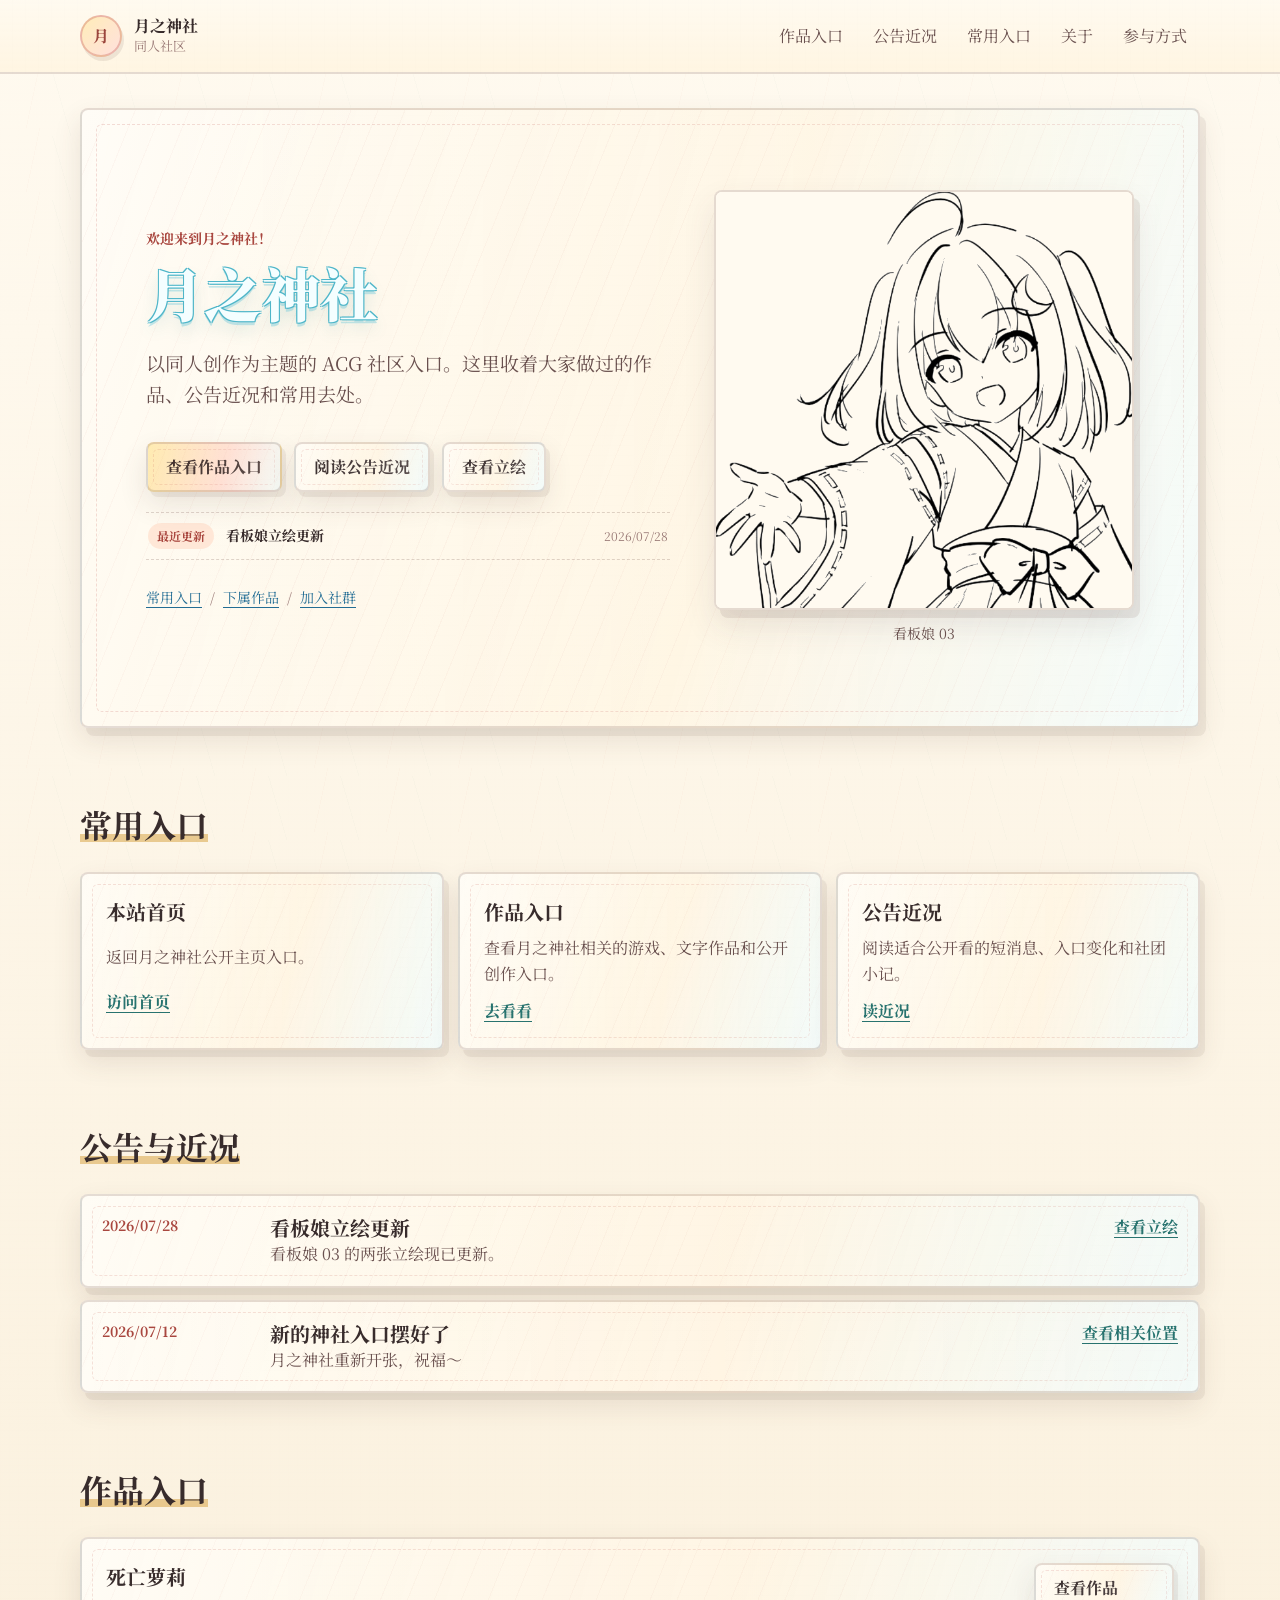
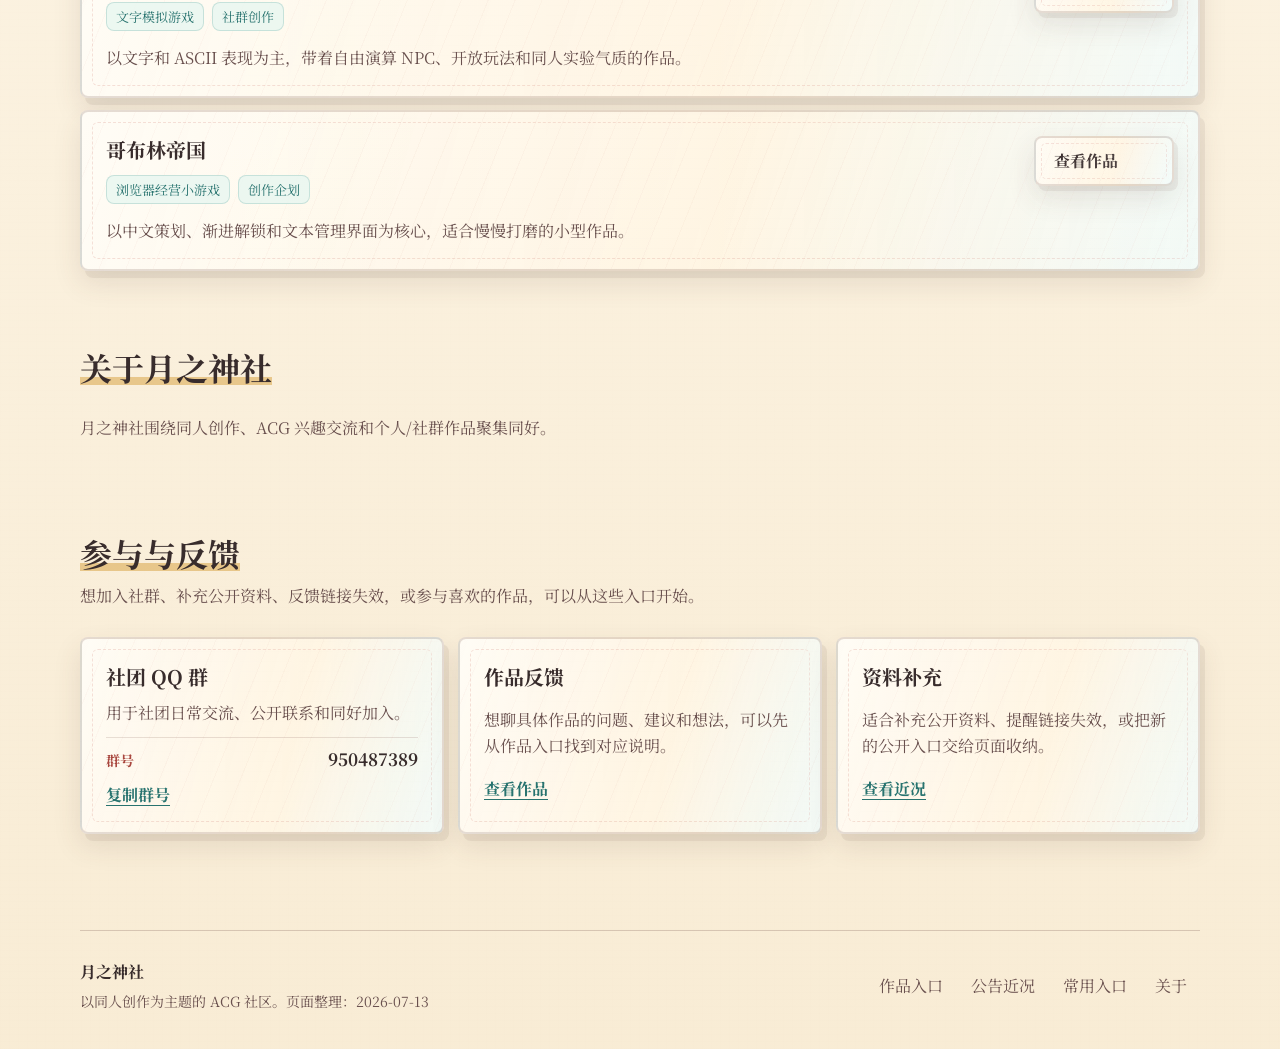
==== commit 8f8d82c7: "修改描述" ====
--- a/index.html
+++ b/index.html
@@ -61,7 +61,7 @@
                         aria-controls="standeeDialog"
                         data-open-standee
                     >
-                        查看完整立绘
+                        查看立绘
                     </button>
                 </div>
                 <div class="hero-update" id="heroLatestAnnouncement" aria-live="polite"></div>
@@ -80,7 +80,7 @@
                     type="button"
                     aria-haspopup="dialog"
                     aria-controls="standeeDialog"
-                    aria-label="查看月之神社看板娘 03 的完整立绘"
+                    aria-label="查看月之神社看板娘 03 的立绘"
                     data-open-standee
                 >
                     <span
@@ -167,11 +167,11 @@
             <header class="standee-dialog-header">
                 <div>
                     <p class="eyebrow">月之神社看板娘</p>
-                    <h2 id="standeeDialogTitle">03 · 完整立绘</h2>
+                    <h2 id="standeeDialogTitle">03 · 立绘</h2>
                 </div>
                 <button class="standee-dialog-close" type="button" data-close-standee>
                     <span aria-hidden="true">×</span>
-                    <span class="visually-hidden">关闭完整立绘</span>
+                    <span class="visually-hidden">关闭立绘</span>
                 </button>
             </header>
 
@@ -182,20 +182,20 @@
                         src="assets/03_1.png"
                         width="4000"
                         height="6577"
-                        alt="月之神社看板娘 03 的第一张完整立绘"
+                        alt="月之神社看板娘 03 的第一张立绘"
                     >
                 </div>
 
                 <aside class="standee-controls">
                     <div>
                         <p class="standee-control-label">选择立绘</p>
-                        <div class="standee-variant-list" role="group" aria-label="完整立绘">
+                        <div class="standee-variant-list" role="group" aria-label="立绘">
                             <button
                                 class="standee-variant is-active"
                                 type="button"
                                 aria-pressed="true"
                                 data-standee-src="assets/03_1.png"
-                                data-standee-alt="月之神社看板娘 03 的第一张完整立绘"
+                                data-standee-alt="月之神社看板娘 03 的第一张立绘"
                             >
                                 <img src="assets/03_1.png" alt="" width="4000" height="6577">
                                 <span>立绘 1</span>
@@ -205,7 +205,7 @@
                                 type="button"
                                 aria-pressed="false"
                                 data-standee-src="assets/03_2.png"
-                                data-standee-alt="月之神社看板娘 03 的第二张完整立绘"
+                                data-standee-alt="月之神社看板娘 03 的第二张立绘"
                             >
                                 <img src="assets/03_2.png" alt="" width="4000" height="6577">
                                 <span>立绘 2</span>
@@ -213,7 +213,7 @@
                         </div>
                     </div>
                     <p class="standee-dialog-description" id="standeeDialogDescription">
-                        完整立绘会自动适应屏幕高度；在小屏设备上可上下滚动查看。按 Esc 也可以关闭。
+                        立绘会自动适应屏幕高度；在小屏设备上可上下滚动查看。按 Esc 也可以关闭。
                     </p>
                 </aside>
             </div>
--- a/styles.css
+++ b/styles.css
@@ -545,7 +545,7 @@
     margin: 0;
 }
 
-/* 角色卡保留原有双面图片与悬停翻转，同时作为完整立绘浮窗的入口。 */
+/* 角色卡保留原有双面图片与悬停翻转，同时作为立绘浮窗的入口。 */
 .hero-character-button {
     overflow: hidden;
     display: block;
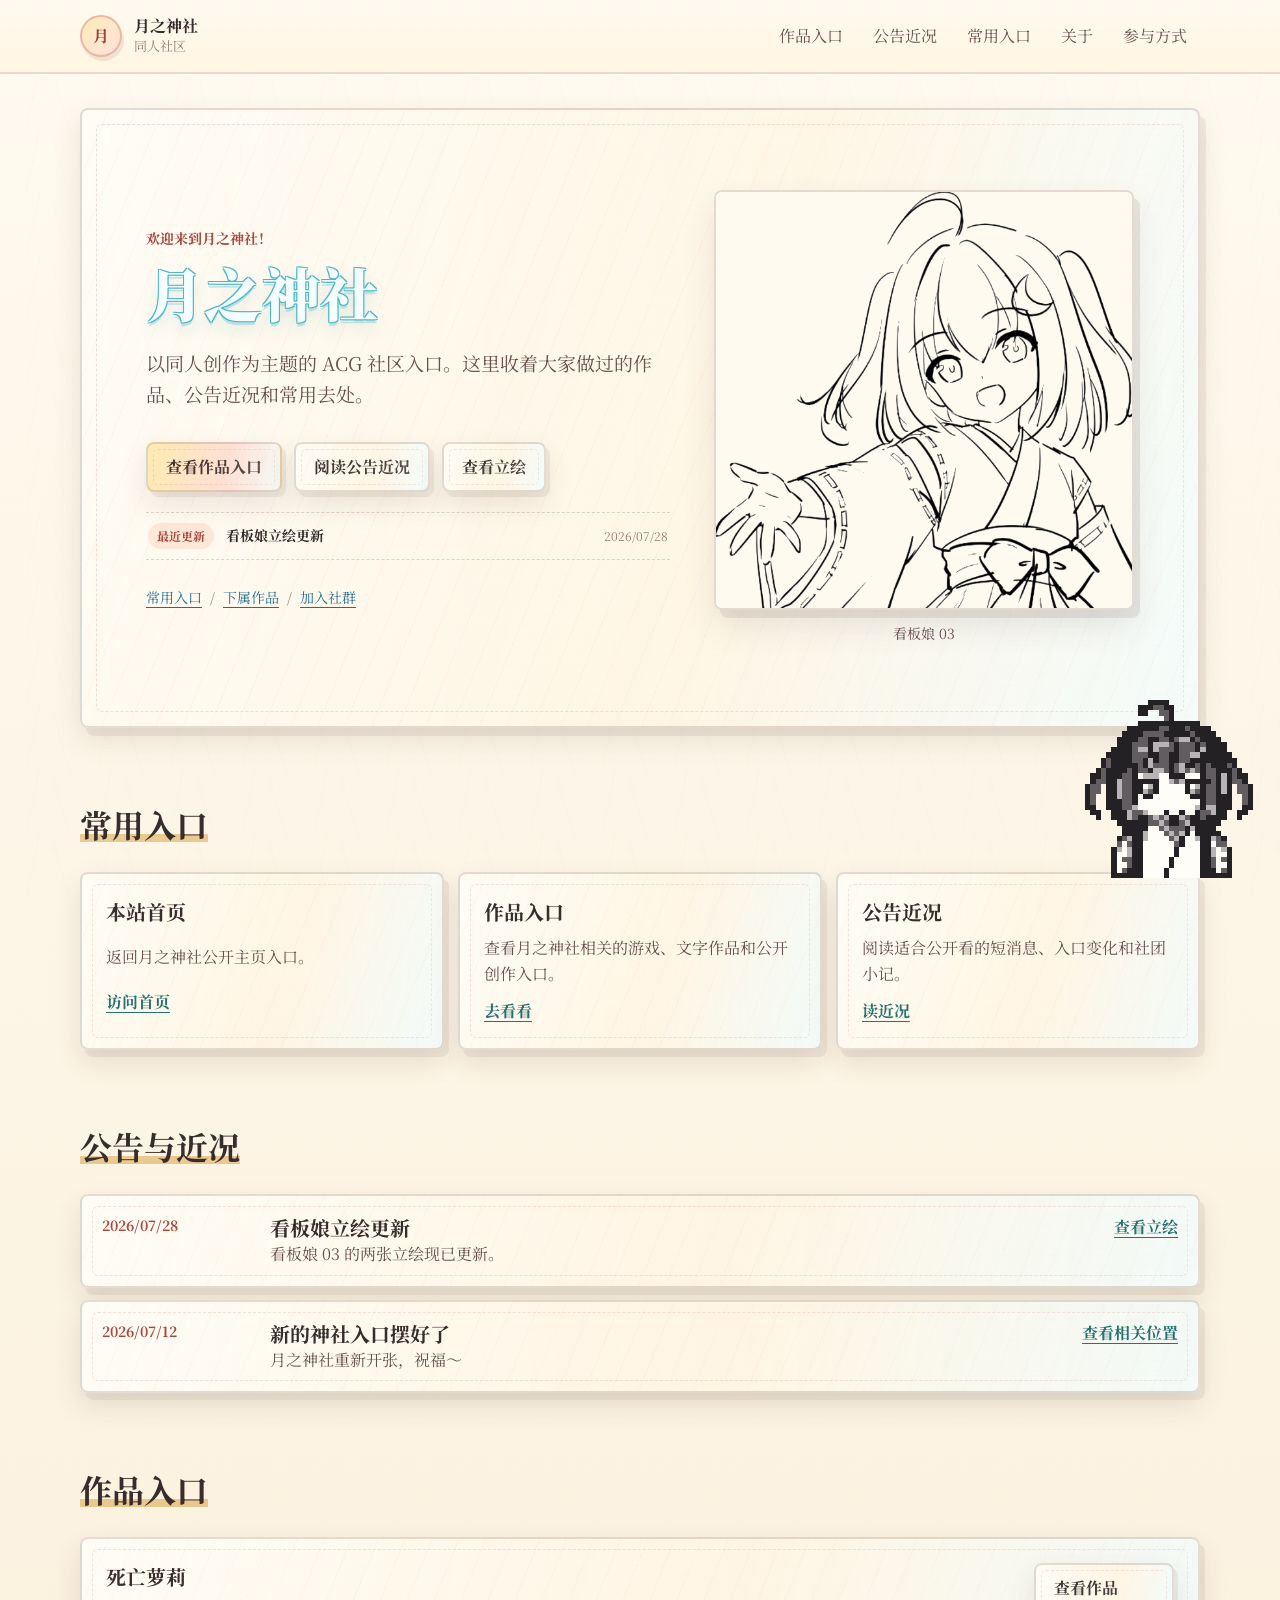
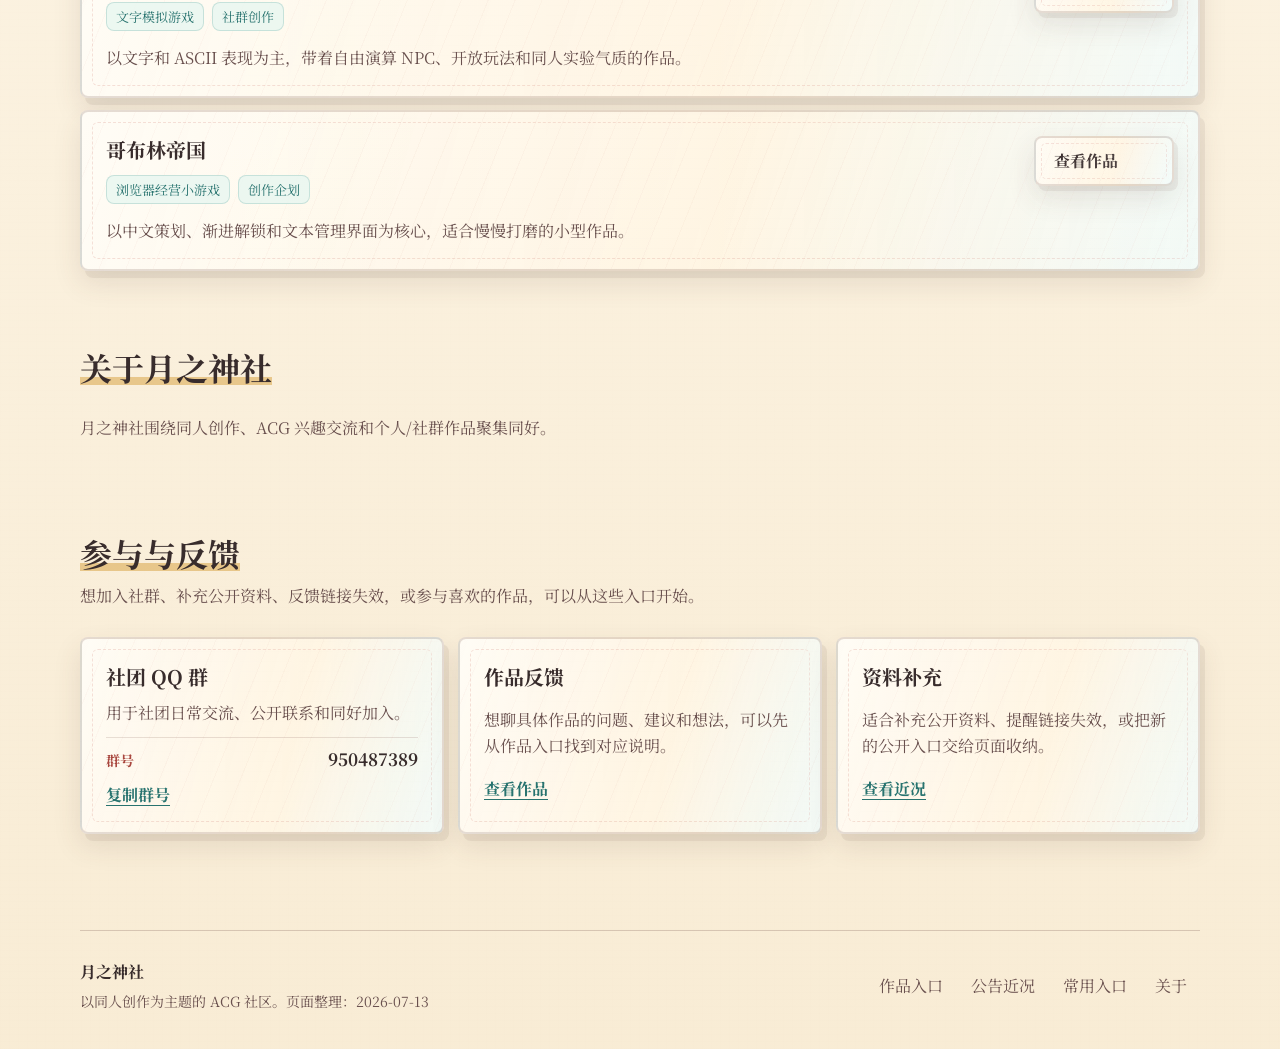
==== commit 60e25b52: "像素绘03" ====
--- a/index.html
+++ b/index.html
@@ -11,7 +11,9 @@
     <link rel="preconnect" href="https://fonts.gstatic.com" crossorigin>
     <link rel="stylesheet" href="https://fonts.googleapis.com/css2?family=Noto+Serif+SC:wght@400;700;900&amp;display=swap">
     <link rel="stylesheet" href="styles.css">
+    <link rel="stylesheet" href="miko-animation.css">
     <script src="app.js" defer></script>
+    <script src="miko-animation.js" defer></script>
 </head>
 <body>
     <a class="skip-link" href="#main">跳到主要内容</a>
@@ -94,6 +96,7 @@
                                 width="640"
                                 height="640"
                                 alt="手绘风格的月之神社巫女看板立绘"
+                                decoding="async"
                                 fetchpriority="high"
                             >
                             <img
@@ -102,6 +105,9 @@
                                 width="640"
                                 height="640"
                                 alt="月之神社巫女看板娘原始立绘"
+                                loading="lazy"
+                                decoding="async"
+                                fetchpriority="low"
                             >
                         </span>
                     </span>
@@ -155,6 +161,26 @@
             <div class="join-grid" id="communityChannels" aria-live="polite"></div>
         </section>
     </main>
+
+    <!-- 角色自身就是拖动热区，不额外添加底框、卡片或装饰元素。 -->
+    <aside
+        class="miko-float"
+        data-miko-float
+        tabindex="0"
+        aria-label="可拖动的黑白像素看板娘动画；使用方向键也可移动"
+        title="拖动角色"
+    >
+        <div class="miko-float-character">
+            <canvas
+                class="miko-float-sprite"
+                data-miko-sprite
+                width="34"
+                height="34"
+                role="img"
+                aria-label="代码绘制的短发和服像素看板娘动画"
+            ></canvas>
+        </div>
+    </aside>
 
     <!-- 看板娘立绘浮窗使用原生 dialog，支持 Esc 关闭与键盘焦点管理。 -->
     <dialog
@@ -178,12 +204,22 @@
             <div class="standee-viewer">
                 <div class="standee-canvas">
                     <img
+                        class="standee-preview-image"
+                        id="standeePreviewImage"
+                        width="240"
+                        height="395"
+                        alt="月之神社看板娘 03 的第一张立绘"
+                        decoding="async"
+                    >
+                    <img
+                        class="standee-full-image"
                         id="standeeFullImage"
-                        src="assets/03_1.png"
                         width="4000"
                         height="6577"
-                        alt="月之神社看板娘 03 的第一张立绘"
-                    >
+                        alt=""
+                        decoding="async"
+                    >
+                    <p class="standee-loading-status" id="standeeLoadingStatus" role="status" aria-live="polite" hidden></p>
                 </div>
 
                 <aside class="standee-controls">
@@ -194,20 +230,36 @@
                                 class="standee-variant is-active"
                                 type="button"
                                 aria-pressed="true"
-                                data-standee-src="assets/03_1.png"
+                                data-standee-src="assets/03_1.webp"
+                                data-standee-preview="assets/03_1-preview.webp"
                                 data-standee-alt="月之神社看板娘 03 的第一张立绘"
                             >
-                                <img src="assets/03_1.png" alt="" width="4000" height="6577">
+                                <img
+                                    data-preview-src="assets/03_1-preview.webp"
+                                    alt=""
+                                    width="240"
+                                    height="395"
+                                    loading="lazy"
+                                    decoding="async"
+                                >
                                 <span>立绘 1</span>
                             </button>
                             <button
                                 class="standee-variant"
                                 type="button"
                                 aria-pressed="false"
-                                data-standee-src="assets/03_2.png"
+                                data-standee-src="assets/03_2.webp"
+                                data-standee-preview="assets/03_2-preview.webp"
                                 data-standee-alt="月之神社看板娘 03 的第二张立绘"
                             >
-                                <img src="assets/03_2.png" alt="" width="4000" height="6577">
+                                <img
+                                    data-preview-src="assets/03_2-preview.webp"
+                                    alt=""
+                                    width="240"
+                                    height="395"
+                                    loading="lazy"
+                                    decoding="async"
+                                >
                                 <span>立绘 2</span>
                             </button>
                         </div>
--- a/styles.css
+++ b/styles.css
@@ -708,6 +708,51 @@
     object-fit: contain;
 }
 
+.standee-preview-image,
+.standee-full-image {
+    transition: opacity 180ms ease;
+}
+
+.standee-preview-image {
+    opacity: 1;
+}
+
+.standee-full-image {
+    opacity: 0;
+}
+
+.standee-canvas.is-loaded .standee-preview-image {
+    opacity: 0;
+}
+
+.standee-canvas.is-loaded .standee-full-image {
+    opacity: 1;
+}
+
+.standee-loading-status {
+    position: absolute;
+    left: 50%;
+    bottom: 28px;
+    z-index: 2;
+    transform: translateX(-50%);
+    width: max-content;
+    max-width: calc(100% - 40px);
+    margin: 0;
+    border: 1px solid rgba(110, 72, 65, 0.24);
+    border-radius: 999px;
+    background: rgba(255, 250, 240, 0.94);
+    color: var(--color-muted);
+    padding: 7px 12px;
+    box-shadow: 0 6px 16px rgba(86, 61, 50, 0.12);
+    font-size: 13px;
+    text-align: center;
+}
+
+.standee-canvas.has-load-error .standee-loading-status {
+    border-color: rgba(189, 75, 66, 0.36);
+    color: var(--color-shrine);
+}
+
 .standee-controls {
     display: flex;
     flex-direction: column;
--- a/miko-animation.css
+++ b/miko-animation.css
@@ -0,0 +1,67 @@
+/* 黑白看板娘动画直接浮在页面上，角色自身承担拖动与键盘移动交互。 */
+.miko-float {
+    position: fixed;
+    right: 22px;
+    bottom: 22px;
+    z-index: 9;
+    width: 178px;
+    height: 178px;
+    border: 0;
+    background: transparent;
+    padding: 0;
+    cursor: grab;
+    touch-action: none;
+    user-select: none;
+    -webkit-user-select: none;
+}
+
+.miko-float.is-dragging {
+    cursor: grabbing;
+}
+
+.miko-float:focus-visible {
+    border-radius: 8px;
+    outline: 3px solid var(--color-shrine);
+    outline-offset: 4px;
+}
+
+.miko-float-character {
+    width: 100%;
+    height: 100%;
+    transform-origin: 50% 100%;
+    animation: mikoFloatIdle 1.25s steps(2, end) infinite;
+}
+
+.miko-float-sprite {
+    display: block;
+    width: 100%;
+    height: 100%;
+    image-rendering: pixelated;
+    image-rendering: crisp-edges;
+}
+
+@keyframes mikoFloatIdle {
+    0%,
+    100% {
+        transform: translateY(0) rotate(-1deg);
+    }
+
+    50% {
+        transform: translateY(-5px) rotate(1deg);
+    }
+}
+
+@media (max-width: 560px) {
+    .miko-float {
+        right: 12px;
+        bottom: 12px;
+        width: 120px;
+        height: 120px;
+    }
+}
+
+@media (prefers-reduced-motion: reduce) {
+    .miko-float-character {
+        animation: none;
+    }
+}
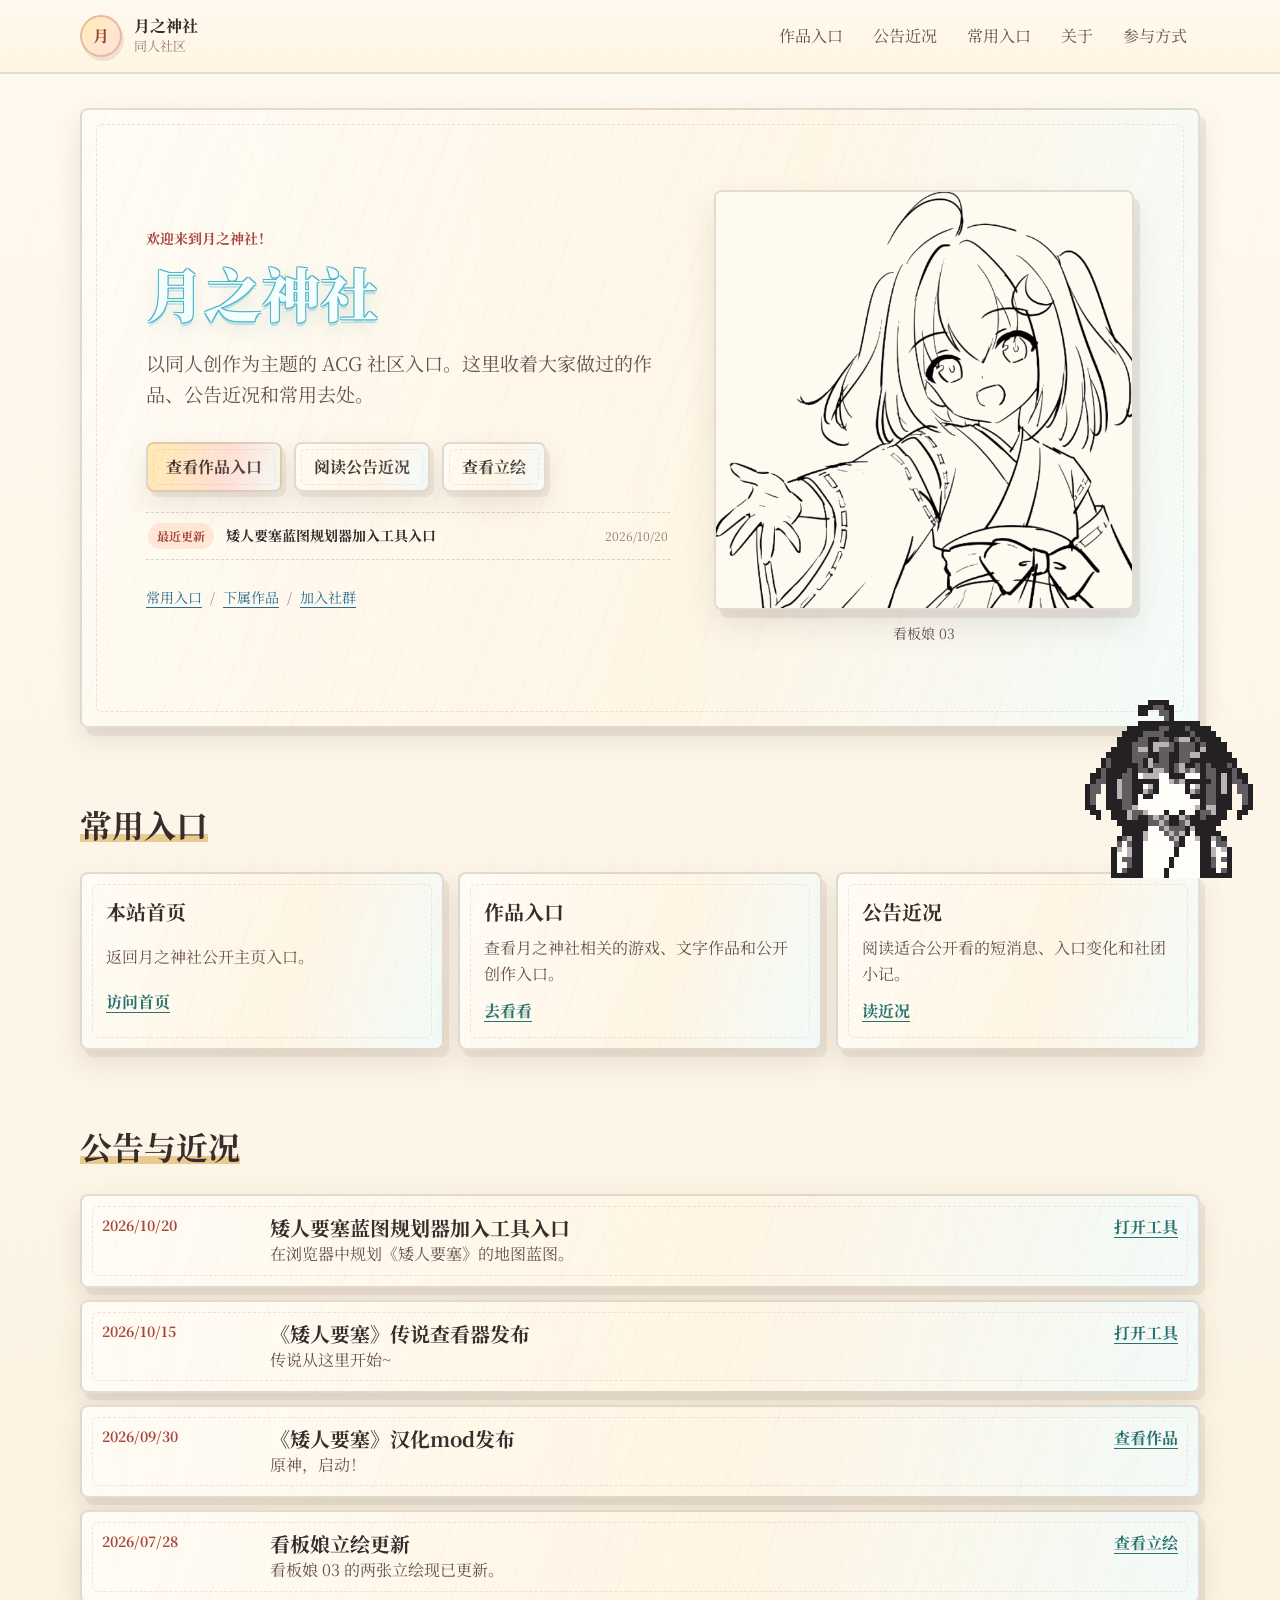
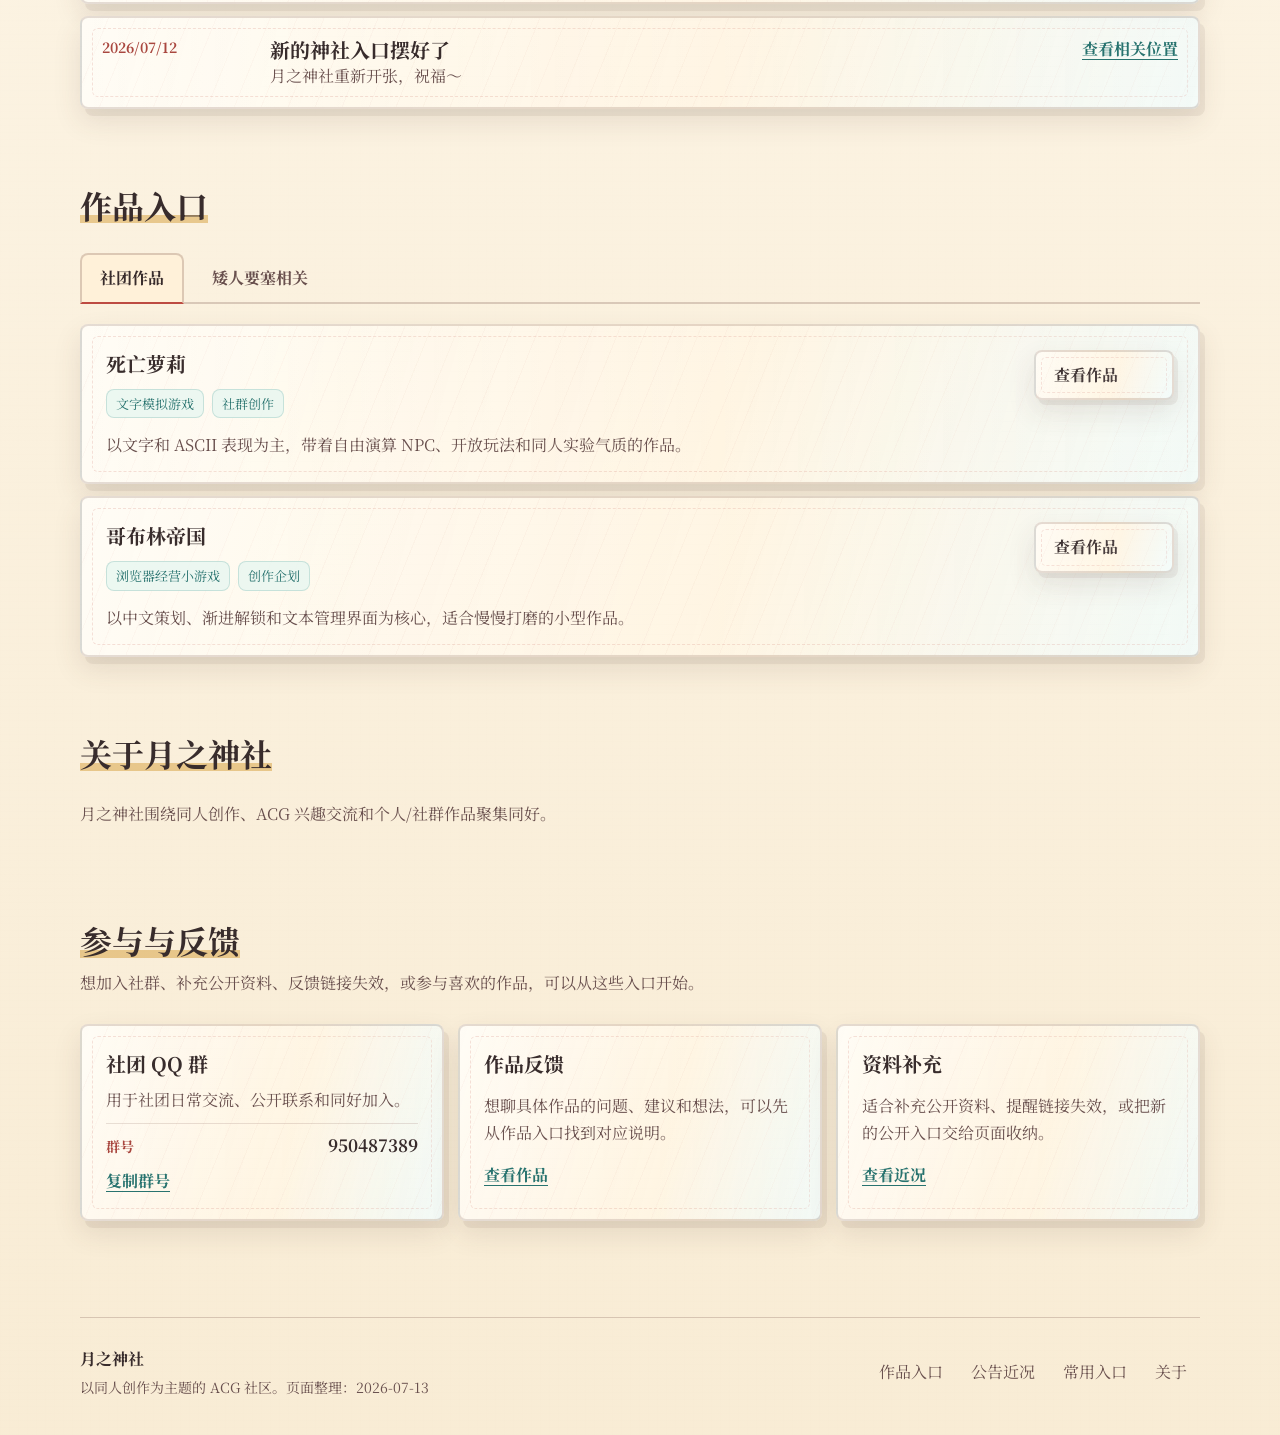
==== commit dc0d4a49: "蓝图规划器" ====
--- a/index.html
+++ b/index.html
@@ -132,12 +132,49 @@
             <div class="announcement-list" id="announcementList" aria-live="polite"></div>
         </section>
 
-        <!-- 作品区说明相关作品的性质、边界和访问动作。 -->
+        <!-- 作品按社团创作与矮人要塞相关内容分组，保留作品锚点供公告跳转。 -->
         <section class="content-section projects-section" id="projects" aria-labelledby="projectsTitle">
             <div class="section-heading">
                 <h2 id="projectsTitle">作品入口</h2>
             </div>
-            <div class="project-list" id="featuredProjects" aria-live="polite"></div>
+            <div class="project-tabs" id="projectTabs" role="tablist" aria-label="作品分类">
+                <button
+                    class="project-tab"
+                    id="communityProjectsTab"
+                    type="button"
+                    role="tab"
+                    aria-selected="true"
+                    aria-controls="communityProjectsPanel"
+                >社团作品</button>
+                <button
+                    class="project-tab"
+                    id="dwarfFortressProjectsTab"
+                    type="button"
+                    role="tab"
+                    aria-selected="false"
+                    aria-controls="dwarfFortressProjectsPanel"
+                    tabindex="-1"
+                >矮人要塞相关</button>
+            </div>
+            <div id="featuredProjects">
+                <div
+                    class="project-list"
+                    id="communityProjectsPanel"
+                    role="tabpanel"
+                    aria-labelledby="communityProjectsTab"
+                    data-project-category="community"
+                    tabindex="0"
+                ></div>
+                <div
+                    class="project-list"
+                    id="dwarfFortressProjectsPanel"
+                    role="tabpanel"
+                    aria-labelledby="dwarfFortressProjectsTab"
+                    data-project-category="dwarfFortress"
+                    tabindex="0"
+                    hidden
+                ></div>
+            </div>
         </section>
 
         <section class="content-section about-section" id="about" aria-labelledby="aboutTitle">
@@ -167,8 +204,11 @@
         class="miko-float"
         data-miko-float
         tabindex="0"
-        aria-label="可拖动的黑白像素看板娘动画；使用方向键也可移动"
-        title="拖动角色"
+        role="button"
+        aria-haspopup="dialog"
+        aria-controls="shrineGameDialog"
+        aria-label="可拖动的黑白像素看板娘动画；双击打开神社经营模拟游戏，使用方向键也可移动"
+        title="拖动角色，双击进入神社经营游戏"
     >
         <div class="miko-float-character">
             <canvas
@@ -181,6 +221,55 @@
             ></canvas>
         </div>
     </aside>
+
+    <!-- 像素看板娘的隐藏游戏入口；iframe 按首次打开延迟加载，避免拖慢主页。 -->
+    <dialog
+        class="shrine-game-dialog"
+        id="shrineGameDialog"
+        aria-labelledby="shrineGameDialogTitle"
+        aria-describedby="shrineGameDialogHint"
+        data-shrine-game-dialog
+    >
+        <div class="shrine-game-card">
+            <header class="shrine-game-header">
+                <div>
+                    <p class="shrine-game-kicker">03的社务时间</p>
+                    <h2 id="shrineGameDialogTitle">神社经营绘卷</h2>
+                </div>
+                <div class="shrine-game-actions">
+                    <a
+                        class="shrine-game-external-link"
+                        href="game/byayoi/index.html"
+                        target="_blank"
+                        rel="noopener"
+                    >
+                        在新页面打开
+                    </a>
+                    <button
+                        class="shrine-game-close"
+                        type="button"
+                        aria-label="关闭神社经营游戏"
+                        data-close-shrine-game
+                    >
+                        <span aria-hidden="true">×</span>
+                    </button>
+                </div>
+            </header>
+            <p class="visually-hidden" id="shrineGameDialogHint">
+                游戏会在此悬浮卡片内运行；按 Esc 可以关闭并返回主页。
+            </p>
+            <div class="shrine-game-frame-shell">
+                <p class="shrine-game-loading" role="status" aria-live="polite" data-shrine-game-loading>
+                    正在打开神社……
+                </p>
+                <iframe
+                    class="shrine-game-frame"
+                    title="月之神社神社经营模拟游戏"
+                    data-shrine-game-frame
+                ></iframe>
+            </div>
+        </div>
+    </dialog>
 
     <!-- 看板娘立绘浮窗使用原生 dialog，支持 Esc 关闭与键盘焦点管理。 -->
     <dialog
--- a/styles.css
+++ b/styles.css
@@ -89,7 +89,8 @@
     overflow: hidden;
 }
 
-body.is-standee-open {
+body.is-standee-open,
+body.is-shrine-game-open {
     overflow: hidden;
 }
 
@@ -1056,11 +1057,50 @@
     white-space: nowrap;
 }
 
+/* 页签沿用纸张与朱红配色，小屏保持两个入口并排可见。 */
+.project-tabs {
+    display: flex;
+    gap: 8px;
+    margin-bottom: 20px;
+    border-bottom: 2px solid var(--color-line);
+}
+
+.project-tab {
+    min-height: 48px;
+    margin-bottom: -2px;
+    border: 2px solid transparent;
+    border-radius: 8px 8px 0 0;
+    background: transparent;
+    padding: 10px 18px;
+    color: var(--color-muted);
+    font-weight: 700;
+    cursor: pointer;
+}
+
+.project-tab:hover {
+    background: var(--color-panel);
+    color: var(--color-ink);
+}
+
+.project-tab[aria-selected="true"] {
+    border-color: var(--color-line);
+    border-bottom-color: var(--color-shrine);
+    background: var(--color-panel-strong);
+    color: var(--color-ink);
+}
+
+/* 显式隐藏未选面板，避免 project-list 的 grid 覆盖浏览器 hidden 样式。 */
+.project-list[hidden] {
+    display: none;
+}
+
 .project-card {
     display: grid;
     grid-template-columns: minmax(0, 1fr) auto;
     gap: 24px;
     padding: 24px;
+    /* 从发布动态跳转时，为固定导航留出空间。 */
+    scroll-margin-top: 88px;
 }
 
 .project-meta {
--- a/miko-animation.css
+++ b/miko-animation.css
@@ -15,6 +15,32 @@
     -webkit-user-select: none;
 }
 
+.miko-float::after {
+    position: absolute;
+    right: 4px;
+    bottom: 2px;
+    border: 1px solid rgba(110, 72, 65, 0.28);
+    border-radius: 999px;
+    background: rgba(255, 250, 240, 0.9);
+    color: var(--color-muted);
+    padding: 3px 8px;
+    box-shadow: 0 4px 12px rgba(57, 35, 36, 0.12);
+    content: "双击进入神社";
+    font-size: 11px;
+    line-height: 1.4;
+    opacity: 0;
+    pointer-events: none;
+    transform: translateY(4px);
+    transition: opacity 140ms ease, transform 140ms ease;
+    white-space: nowrap;
+}
+
+.miko-float:hover::after,
+.miko-float:focus-visible::after {
+    opacity: 1;
+    transform: translateY(0);
+}
+
 .miko-float.is-dragging {
     cursor: grabbing;
 }
@@ -38,6 +64,144 @@
     height: 100%;
     image-rendering: pixelated;
     image-rendering: crisp-edges;
+}
+
+/* 游戏以独立 iframe 嵌入原生对话框，保留经营进度并隔离两套页面样式。 */
+.shrine-game-dialog {
+    width: min(calc(100% - 24px), 1440px);
+    height: min(calc(100dvh - 24px), 940px);
+    max-width: none;
+    max-height: none;
+    overflow: hidden;
+    border: 2px solid rgba(110, 72, 65, 0.36);
+    border-radius: 12px;
+    background: var(--color-panel);
+    color: var(--color-ink);
+    padding: 0;
+    box-shadow: 10px 14px 0 rgba(57, 35, 36, 0.2), 0 30px 90px rgba(57, 35, 36, 0.34);
+}
+
+.shrine-game-dialog::backdrop {
+    background: rgba(52, 35, 39, 0.72);
+    backdrop-filter: blur(5px);
+}
+
+.shrine-game-dialog[open] {
+    display: block;
+    animation: shrineGameDialogIn 180ms ease-out;
+}
+
+.shrine-game-card {
+    display: flex;
+    height: 100%;
+    min-height: 0;
+    flex-direction: column;
+    background: var(--color-panel);
+}
+
+.shrine-game-header {
+    display: flex;
+    min-height: 64px;
+    flex: 0 0 auto;
+    align-items: center;
+    justify-content: space-between;
+    gap: 20px;
+    border-bottom: 1px dashed rgba(110, 72, 65, 0.3);
+    padding: 10px 14px 10px 18px;
+}
+
+.shrine-game-kicker {
+    margin: 0 0 1px;
+    color: var(--color-shrine);
+    font-size: 11px;
+    font-weight: 700;
+    letter-spacing: 0.12em;
+}
+
+.shrine-game-header h2 {
+    margin: 0;
+    font-size: 24px;
+    line-height: 1.2;
+    text-decoration: none;
+}
+
+.shrine-game-actions {
+    display: flex;
+    flex: 0 0 auto;
+    align-items: center;
+    gap: 10px;
+}
+
+.shrine-game-external-link {
+    color: var(--color-muted);
+    font-size: 13px;
+    font-weight: 700;
+    text-underline-offset: 4px;
+}
+
+.shrine-game-external-link:hover {
+    color: var(--color-shrine);
+}
+
+.shrine-game-close {
+    display: grid;
+    width: 42px;
+    height: 42px;
+    place-items: center;
+    border: 1px solid var(--color-line);
+    border-radius: 50%;
+    background: rgba(255, 250, 240, 0.9);
+    padding: 0 0 3px;
+    font-size: 29px;
+    line-height: 1;
+    cursor: pointer;
+}
+
+.shrine-game-close:hover {
+    border-color: rgba(189, 75, 66, 0.42);
+    background: rgba(255, 232, 218, 0.94);
+}
+
+.shrine-game-frame-shell {
+    position: relative;
+    min-height: 0;
+    flex: 1 1 auto;
+    background: #413b31;
+}
+
+.shrine-game-frame {
+    display: block;
+    width: 100%;
+    height: 100%;
+    border: 0;
+    background: #413b31;
+}
+
+.shrine-game-loading {
+    position: absolute;
+    inset: 50% auto auto 50%;
+    z-index: 1;
+    transform: translate(-50%, -50%);
+    margin: 0;
+    border: 1px solid rgba(110, 72, 65, 0.3);
+    border-radius: 999px;
+    background: rgba(255, 250, 240, 0.94);
+    color: var(--color-muted);
+    padding: 8px 14px;
+    font-size: 13px;
+    white-space: nowrap;
+}
+
+@keyframes shrineGameDialogIn {
+    from {
+        opacity: 0;
+        transform: translateY(10px) scale(0.99);
+    }
+
+    to {
+        opacity: 1;
+        transform: translateY(0) scale(1);
+    }
 }
 
 @keyframes mikoFloatIdle {
@@ -58,6 +222,38 @@
         width: 120px;
         height: 120px;
     }
+
+    .miko-float::after {
+        display: none;
+    }
+
+    .shrine-game-dialog {
+        width: calc(100% - 8px);
+        height: calc(100dvh - 8px);
+        border-radius: 8px;
+    }
+
+    .shrine-game-header {
+        min-height: 56px;
+        padding: 8px 9px 8px 12px;
+    }
+
+    .shrine-game-kicker {
+        display: none;
+    }
+
+    .shrine-game-header h2 {
+        font-size: 19px;
+    }
+
+    .shrine-game-external-link {
+        font-size: 12px;
+    }
+
+    .shrine-game-close {
+        width: 38px;
+        height: 38px;
+    }
 }
 
 @media (prefers-reduced-motion: reduce) {
